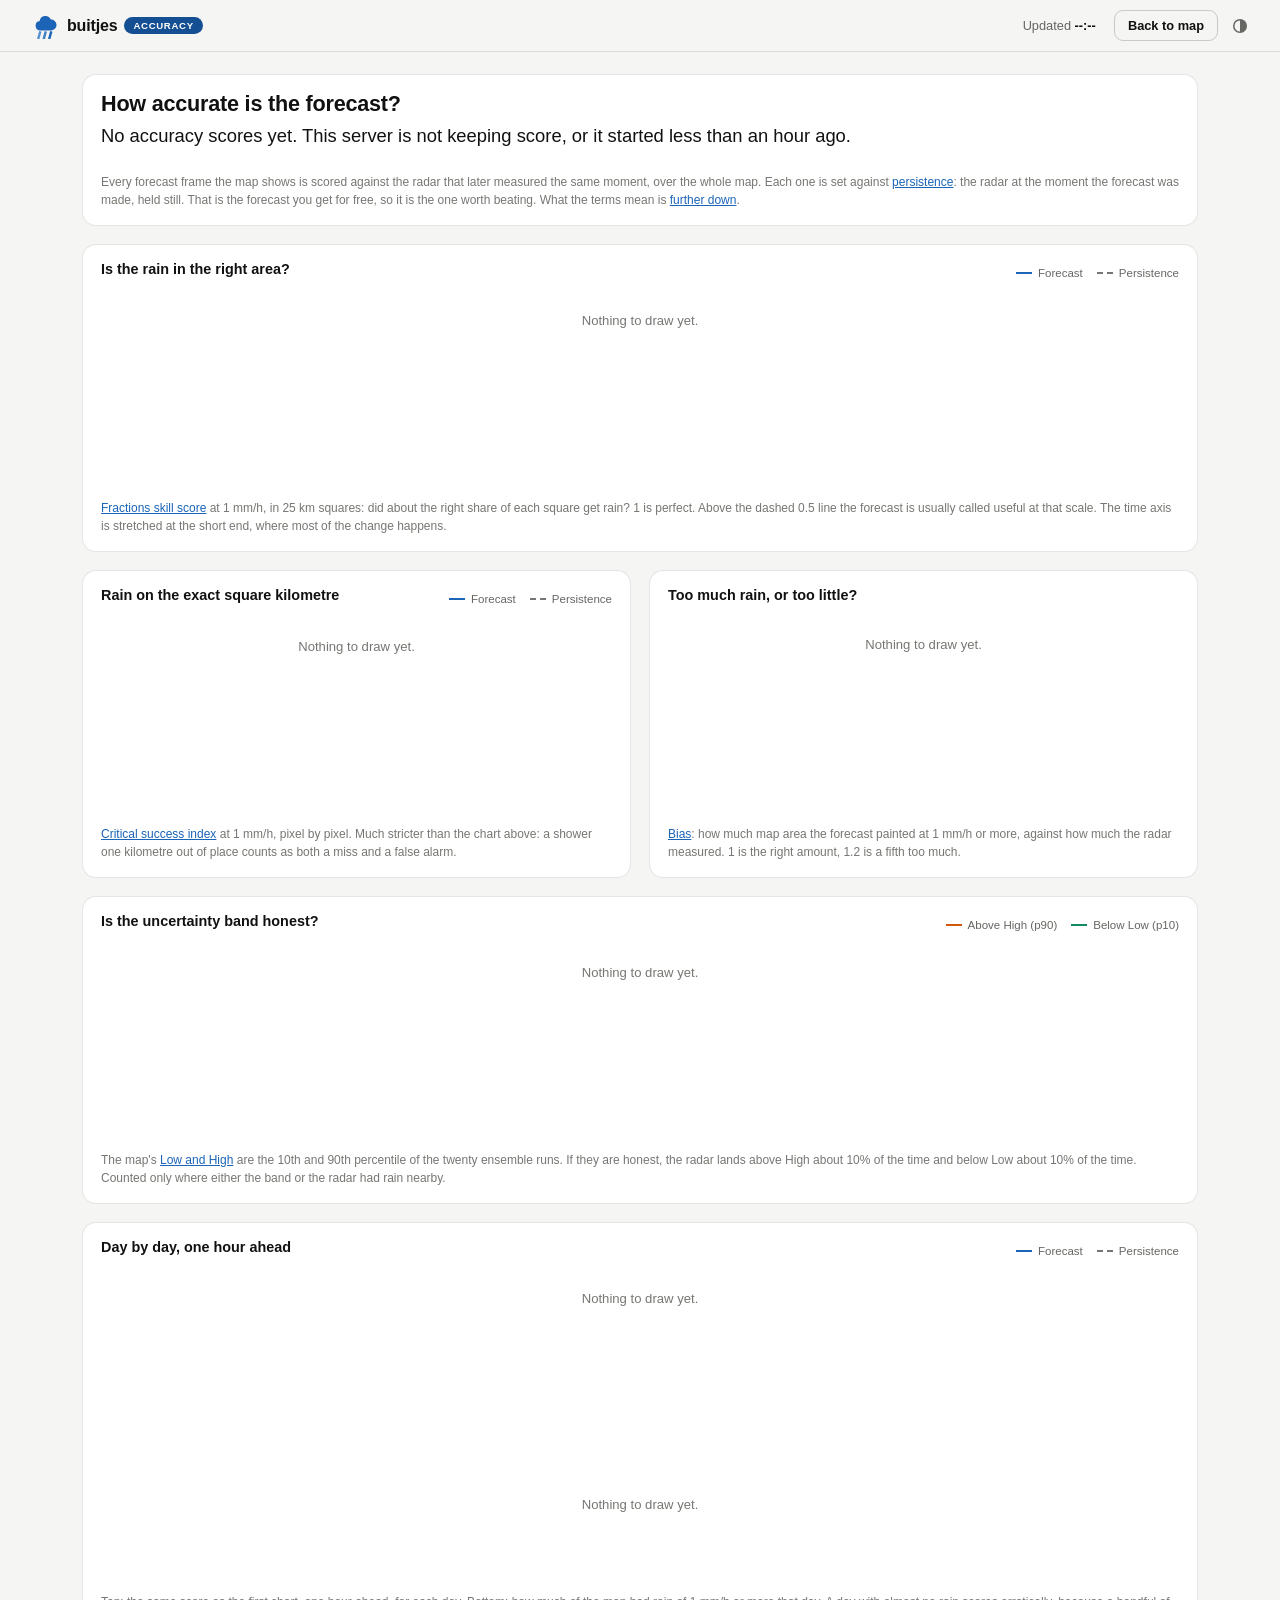
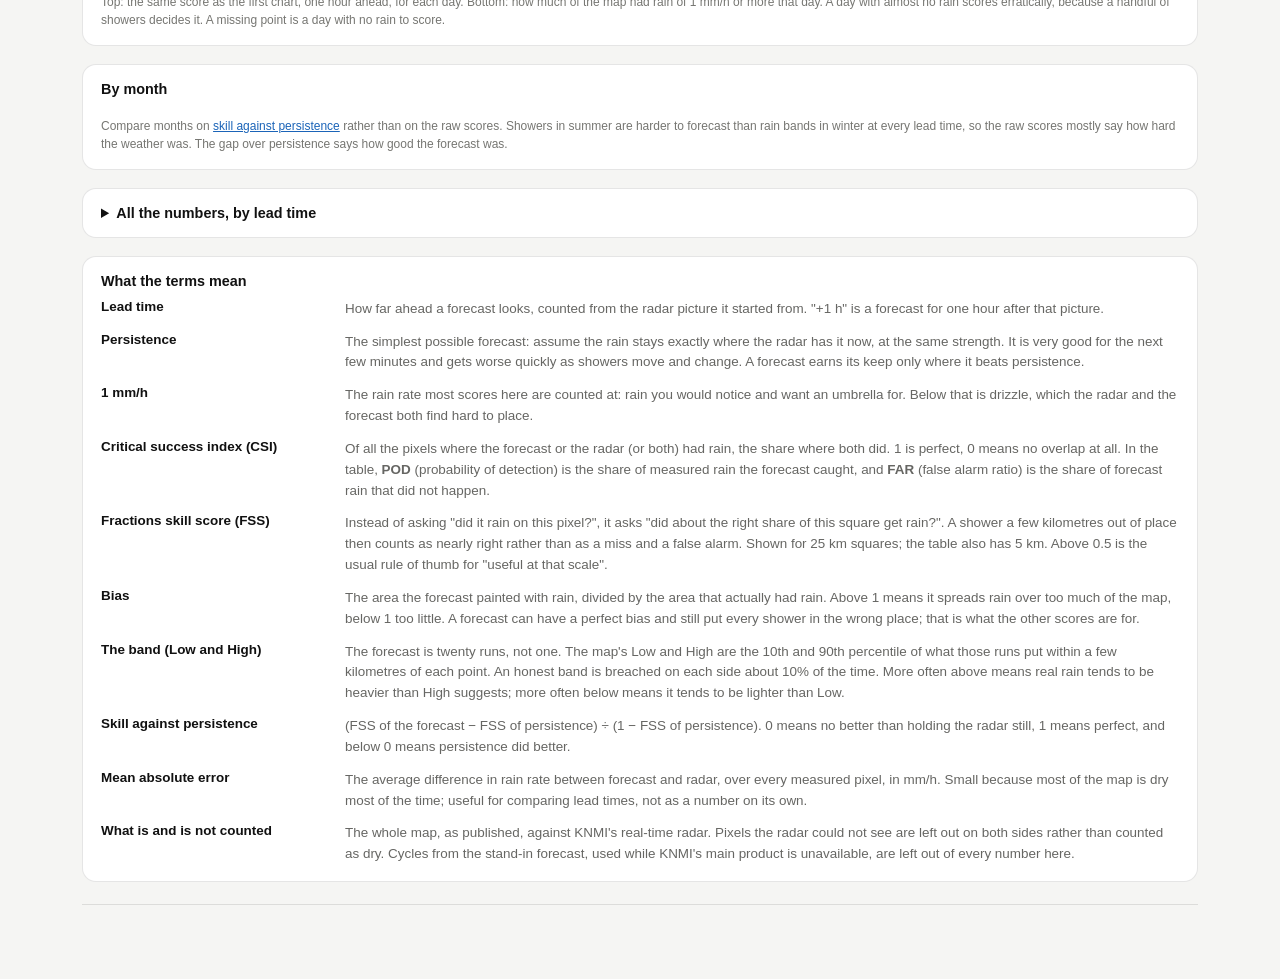
==== frontend/accuracy.html @ 7926561a "Accuracy page: the whole-map verification scores, charted and explained The ingestor rolls the verif" ====
<!DOCTYPE html>
<html lang="en">
<head>
    <meta charset="UTF-8">
    <meta name="viewport" content="width=device-width, initial-scale=1.0, viewport-fit=cover">
    <meta name="color-scheme" content="dark light">
    <title>Buitjes — How accurate is the forecast?</title>
    <meta name="description" content="How well Buitjes' rain forecast for the Netherlands has matched the radar, by how far ahead it looks: scores against KNMI's measured rain, updated every hour.">
    <meta property="og:type" content="website">
    <meta property="og:site_name" content="buitjes.mhjansen.nl">
    <meta property="og:title" content="Buitjes — How accurate is the forecast?">
    <meta property="og:description" content="Every forecast scored against the radar that later measured it, by lead time.">
    <meta property="og:url" content="https://buitjes.mhjansen.nl/accuracy.html">
    <meta property="og:image" content="https://buitjes.mhjansen.nl/og.png">
    <meta property="og:image:width" content="1200">
    <meta property="og:image:height" content="630">
    <meta property="og:image:alt" content="buitjes — rain radar">
    <meta property="og:locale" content="en_GB">
    <meta name="twitter:card" content="summary_large_image">
    <link rel="icon" type="image/svg+xml" href="favicon.svg">
    <link rel="icon" type="image/png" sizes="32x32" href="favicon-32.png">
    <link rel="apple-touch-icon" href="apple-touch-icon.png">
    <link rel="stylesheet" href="style.css">
    <script src="js/family.js"></script>
    <script defer src="/_u/script.js" data-website-id="5db1bbe6-77d1-4e22-93b8-75728d1d619f"
            data-domains="buitjes.mhjansen.nl" data-do-not-track="true" data-performance="true" data-exclude-search="true"></script>
</head>
<body class="page-forecast page-accuracy">
    <header class="forecast-head">
        <div class="brand">
            <span class="brand-home" data-site-home hidden><a href=""></a><span class="brand-sep" aria-hidden="true">/</span></span>
            <svg class="brand-mark" viewBox="0 0 28 26" aria-hidden="true">
                <path transform="translate(1 -1.5) scale(1.05)" fill="currentColor" d="M7 18a4.5 4.5 0 0 1-.6-8.96 5.5 5.5 0 0 1 10.55-1.4A4.25 4.25 0 0 1 17.5 18z"/>
                <g stroke-width="2.4" stroke-linecap="square"><line class="rain-1" x1="8" y1="19.5" x2="6.5" y2="25"/><line class="rain-2" x1="13.5" y1="19.5" x2="12" y2="25"/><line x1="19" y1="19.5" x2="17.5" y2="25" stroke="currentColor"/></g>
            </svg>
            <span class="brand-name">buitjes</span>
            <span class="brand-tag">Accuracy</span>
        </div>
        <div class="forecast-head-actions">
            <p class="ref-time"><span class="ref-time-label">Updated</span> <time id="acc-updated">--:--</time></p>
            <a class="link-button" href="index.html">Back to map</a>
            <button class="theme-toggle" hidden></button>
        </div>
    </header>

    <main class="forecast-main">
        <section class="summary-card">
            <h1 class="acc-title">How accurate is the forecast?</h1>
            <p class="summary-text" id="acc-headline">Loading…</p>
            <dl class="summary-stats" id="acc-stats"></dl>
            <p class="chart-note">Every forecast frame the map shows is scored against the radar
               that later measured the same moment, over the whole map. Each one is set against
               <a href="#term-persistence">persistence</a>: the radar at the moment the
               forecast was made, held still. That is the forecast you get for free, so it is
               the one worth beating. What the terms mean is <a href="#terms">further down</a>.</p>
        </section>

        <section class="chart-card acc-wide">
            <div class="chart-head">
                <h2>Is the rain in the right area?</h2>
                <span class="acc-legend" data-legend="forecast persistence"></span>
            </div>
            <div class="chart acc-chart" id="chart-fss" role="img"
                 aria-label="Fractions skill score at 25 km by lead time, forecast against persistence"></div>
            <p class="chart-note"><a href="#term-fss">Fractions skill score</a> at 1 mm/h, in
               25 km squares: did about the right share of each square get rain? 1 is perfect.
               Above the dashed 0.5 line the forecast is usually called useful at that scale.
               The time axis is stretched at the short end, where most of the change happens.</p>
        </section>

        <section class="chart-card">
            <div class="chart-head">
                <h2>Rain on the exact square kilometre</h2>
                <span class="acc-legend" data-legend="forecast persistence"></span>
            </div>
            <div class="chart acc-chart" id="chart-csi" role="img"
                 aria-label="Critical success index at 1 mm/h by lead time, forecast against persistence"></div>
            <p class="chart-note"><a href="#term-csi">Critical success index</a> at 1 mm/h,
               pixel by pixel. Much stricter than the chart above: a shower one kilometre out of
               place counts as both a miss and a false alarm.</p>
        </section>

        <section class="chart-card">
            <div class="chart-head">
                <h2>Too much rain, or too little?</h2>
            </div>
            <div class="chart acc-chart" id="chart-bias" role="img"
                 aria-label="Frequency bias at 1 mm/h by lead time"></div>
            <p class="chart-note"><a href="#term-bias">Bias</a>: how much map area the forecast
               painted at 1 mm/h or more, against how much the radar measured. 1 is the right
               amount, 1.2 is a fifth too much.</p>
        </section>

        <section class="chart-card acc-wide">
            <div class="chart-head">
                <h2>Is the uncertainty band honest?</h2>
                <span class="acc-legend" data-legend="above below"></span>
            </div>
            <div class="chart acc-chart" id="chart-band" role="img"
                 aria-label="How often the radar fell above the band's 90th percentile or below its 10th, by lead time"></div>
            <p class="chart-note">The map's <a href="#term-band">Low and High</a> are the 10th and
               90th percentile of the twenty ensemble runs. If they are honest, the radar lands
               above High about 10% of the time and below Low about 10% of the time. Counted only
               where either the band or the radar had rain nearby.</p>
        </section>

        <section class="chart-card acc-wide">
            <div class="chart-head">
                <h2>Day by day, one hour ahead</h2>
                <span class="acc-legend" data-legend="forecast persistence"></span>
            </div>
            <div class="chart acc-chart" id="chart-daily" role="img"
                 aria-label="Fractions skill score at 25 km one hour ahead, per day, forecast against persistence"></div>
            <div class="chart acc-chart acc-chart--short" id="chart-rain" role="img"
                 aria-label="Share of the map with rain of 1 mm/h or more, per day"></div>
            <p class="chart-note">Top: the same score as the first chart, one hour ahead, for each
               day. Bottom: how much of the map had rain of 1 mm/h or more that day. A day with
               almost no rain scores erratically, because a handful of showers decides it. A
               missing point is a day with no rain to score.</p>
        </section>

        <section class="chart-card acc-wide" id="acc-months-card" hidden>
            <div class="chart-head"><h2>By month</h2></div>
            <div class="acc-table-wrap">
                <table class="acc-table" id="acc-months"></table>
            </div>
            <p class="chart-note">Compare months on <a href="#term-skill">skill against
               persistence</a> rather than on the raw scores. Showers in summer are harder to
               forecast than rain bands in winter at every lead time, so the raw scores mostly say
               how hard the weather was. The gap over persistence says how good the forecast was.</p>
        </section>

        <section class="chart-card acc-wide">
            <details class="acc-details">
                <summary>All the numbers, by lead time</summary>
                <div class="acc-table-wrap">
                    <table class="acc-table" id="acc-leads"></table>
                </div>
            </details>
        </section>

        <section class="chart-card acc-wide acc-terms" id="terms">
            <div class="chart-head"><h2>What the terms mean</h2></div>
            <dl class="acc-glossary">
                <dt id="term-lead">Lead time</dt>
                <dd>How far ahead a forecast looks, counted from the radar picture it started
                    from. "+1 h" is a forecast for one hour after that picture.</dd>

                <dt id="term-persistence">Persistence</dt>
                <dd>The simplest possible forecast: assume the rain stays exactly where the radar
                    has it now, at the same strength. It is very good for the next few minutes and
                    gets worse quickly as showers move and change. A forecast earns its keep only
                    where it beats persistence.</dd>

                <dt id="term-threshold">1 mm/h</dt>
                <dd>The rain rate most scores here are counted at: rain you would notice and
                    want an umbrella for. Below that is drizzle, which the radar and the
                    forecast both find hard to place.</dd>

                <dt id="term-csi">Critical success index (CSI)</dt>
                <dd>Of all the pixels where the forecast or the radar (or both) had rain, the
                    share where both did. 1 is perfect, 0 means no overlap at all. In the table,
                    <strong>POD</strong> (probability of detection) is the share of measured rain
                    the forecast caught, and <strong>FAR</strong> (false alarm ratio) is the share
                    of forecast rain that did not happen.</dd>

                <dt id="term-fss">Fractions skill score (FSS)</dt>
                <dd>Instead of asking "did it rain on this pixel?", it asks "did about the right
                    share of this square get rain?". A shower a few kilometres out of place then
                    counts as nearly right rather than as a miss and a false alarm. Shown for
                    25 km squares; the table also has 5 km. Above 0.5 is the usual rule of thumb
                    for "useful at that scale".</dd>

                <dt id="term-bias">Bias</dt>
                <dd>The area the forecast painted with rain, divided by the area that actually
                    had rain. Above 1 means it spreads rain over too much of the map, below 1 too
                    little. A forecast can have a perfect bias and still put every shower in the
                    wrong place; that is what the other scores are for.</dd>

                <dt id="term-band">The band (Low and High)</dt>
                <dd>The forecast is twenty runs, not one. The map's Low and High are the 10th and
                    90th percentile of what those runs put within a few kilometres of each point.
                    An honest band is breached on each side about 10% of the time. More often
                    above means real rain tends to be heavier than High suggests; more often below
                    means it tends to be lighter than Low.</dd>

                <dt id="term-skill">Skill against persistence</dt>
                <dd>(FSS of the forecast − FSS of persistence) ÷ (1 − FSS of persistence). 0
                    means no better than holding the radar still, 1 means perfect, and below 0
                    means persistence did better.</dd>

                <dt id="term-mae">Mean absolute error</dt>
                <dd>The average difference in rain rate between forecast and radar, over every
                    measured pixel, in mm/h. Small because most of the map is dry most of the
                    time; useful for comparing lead times, not as a number on its own.</dd>

                <dt id="term-scope">What is and is not counted</dt>
                <dd>The whole map, as published, against KNMI's real-time radar. Pixels the radar
                    could not see are left out on both sides rather than counted as dry. Cycles
                    from the stand-in forecast, used while KNMI's main product is unavailable,
                    are left out of every number here.</dd>
            </dl>
        </section>

        <p class="forecast-foot" id="acc-foot"></p>
    </main>

    <script type="module" src="js/accuracy.js"></script>
</body>
</html>
---- frontend/style.css ----
:root {
    /* Neutrals and accent follow the mhjansen.nl family palette
       (https://mhjansen.nl/family.css): pure greys, no blue tint, and buitjes'
       own blue. Dark is the default here, the reverse of the family, and the
       light values are further down under "light theme". The rainfall ramp
       keeps the radar colours in both: those encode data, not brand. */
    --bg: #111111;
    --panel: rgba(20, 20, 20, 0.78);
    --panel-solid: #1A1A1A;
    --border: rgba(255, 255, 255, 0.09);
    --border-strong: rgba(255, 255, 255, 0.16);
    --text: #ECECE9;
    --muted: #9C9C98;
    --muted-dim: #6E6E6A;
    --accent: #6FB2EE;
    /* The two lighter rain streaks in the brand mark (the third is the mark's
       own blue). Each at least 3:1 against the dark chrome; the light theme
       re-points them for its light basemap below. Same values as family.css. */
    --rain-1: #3A78B8;
    --rain-2: #5596D6;
    /* filled controls: dark enough for a white icon on top (5.9:1) */
    --accent-strong: #1B64B8;
    --danger: #f0a02a;

    /* Confidence fades from left to right: solid measurement, then two
       increasingly faint zones. The zone key and the info panel reuse these. */
    --zone-observed: rgba(228, 228, 224, 0.30);
    --zone-nowcast: rgba(228, 228, 224, 0.15);
    --zone-forecast: rgba(228, 228, 224, 0.07);

    --thumb: 16px;
    --radius: 14px;
    --shadow: 0 12px 40px rgba(0, 0, 0, 0.55);

    /* What used to be written into the rules as white-on-dark literals, named
       so the light theme can turn each one over. */
    --hover: rgba(255, 255, 255, 0.08);
    --control-bg: rgba(255, 255, 255, 0.06);
    --spinner-track: rgba(255, 255, 255, 0.2);
    --glow: 0 2px 12px rgba(0, 0, 0, 0.7);
    /* MapLibre's control icons (the credits ⓘ, zoom, compass) are dark SVGs;
       on dark chrome they are inverted. */
    --ctrl-glyph: invert(1);

    /* Amber: a warning about the data (estimated, fallback, stale). */
    --warn-bg: rgba(245, 158, 11, 0.22);
    --warn-text: #fcd34d;
    --warn-line: #f59e0b;
    --banner-text: #fde9c8;

    /* Charts. The series colours stand for the quantity, so each one exists
       once per theme; the rain line keeps the ramp's 1 mm/h blue in both. */
    --grid: rgba(255, 255, 255, 0.08);
    --daybreak: rgba(255, 255, 255, 0.16);
    --crosshair: rgba(255, 255, 255, 0.45);
    --now: #F5F5F3;
    --marker-ring: #0a0c11;
    --tooltip-bg: rgba(10, 12, 17, 0.94);
    --tooltip-shadow: 0 8px 24px rgba(0, 0, 0, 0.5);
    --series-rain: #3b82f6;
    --series-temperature: #f97316;
    --series-wind: #22c55e;
    --series-solar: #eab308;
    --series-outlook: #818cf8;

    /* Map-page chrome. */
    --fill: rgba(255, 255, 255, 0.07);
    --fill-strong: rgba(255, 255, 255, 0.14);
    --hover-faint: rgba(255, 255, 255, 0.06);
    --tick: rgba(255, 255, 255, 0.22);
    --tick-hour: rgba(255, 255, 255, 0.42);
    --thumb-shadow: 0 2px 8px rgba(0, 0, 0, 0.6);
    --thumb-shadow-small: 0 1px 4px rgba(0, 0, 0, 0.6);
    --play-hover: #2A74C8;
    --badge-bg: rgba(255, 255, 255, 0.1);
    --badge-observed-bg: rgba(228, 228, 224, 0.22);
    --badge-observed: #E4E4E0;
    --badge-nowcast-bg: rgba(111, 178, 238, 0.25);
    --badge-nowcast: #CFE4F8;
    --badge-forecast-bg: rgba(156, 156, 152, 0.18);
    --badge-forecast: #D0D0CC;
    --swatch-border: rgba(255, 255, 255, 0.12);
    --zone-hatch: rgba(226, 232, 240, 0.35);
    --chip-bg: rgba(12, 16, 24, 0.86);
    --chip-shadow: 0 4px 14px rgba(0, 0, 0, 0.4);
    --backdrop: rgba(0, 0, 0, 0.6);
    --link: #7cb2ff;
    /* The panels over a light basemap: more opaque, so the map does not show
       through a dark panel as a grey smear. See body.map-light. */
    --panel-over-light-map: rgba(17, 17, 17, 0.86);
}

/* ------------------------------------------------------------ light theme */

/* The mhjansen.nl family switch: follow the system unless the reader chose,
   in which case js/family.js has set data-theme on <html>. The media query
   and the attribute cannot share a selector, so the block is written twice:
   keep the two identical.
 */
@media (prefers-color-scheme: light) {
    :root:not([data-theme="dark"]) {
        color-scheme: light;
        --bg: #F5F5F3;
        --panel: rgba(255, 255, 255, 0.86);
        --panel-solid: #FFFFFF;
        --border: rgba(0, 0, 0, 0.10);
        --border-strong: rgba(0, 0, 0, 0.18);
        --text: #111111;
        --muted: #666663;
        --muted-dim: #767672;
        --accent: #1B64B8;
        --rain-1: #5891CC;
        --rain-2: #3F80C4;
        --accent-strong: #154F93;
        --danger: #A35400;
        --zone-observed: rgba(17, 17, 17, 0.30);
        --zone-nowcast: rgba(17, 17, 17, 0.15);
        --zone-forecast: rgba(17, 17, 17, 0.07);
        --shadow: 0 12px 40px rgba(0, 0, 0, 0.14);
        --hover: rgba(0, 0, 0, 0.05);
        --control-bg: #FFFFFF;
        --spinner-track: rgba(0, 0, 0, 0.15);
        --glow: none;
        --ctrl-glyph: none;
        --warn-bg: rgba(245, 158, 11, 0.18);
        --warn-text: #8A4B00;
        --warn-line: #B87400;
        --banner-text: #6B3B00;
        --grid: rgba(0, 0, 0, 0.08);
        --daybreak: rgba(0, 0, 0, 0.16);
        --crosshair: rgba(0, 0, 0, 0.4);
        --now: #111111;
        --marker-ring: #FFFFFF;
        --tooltip-bg: rgba(255, 255, 255, 0.96);
        --tooltip-shadow: 0 8px 24px rgba(0, 0, 0, 0.14);
        /* Each at least 3:1 on the white card (the dark values are 1.9-2.8:1
           there); rain stays the ramp's blue, 3.7:1. */
        --series-temperature: #D2580A;
        --series-wind: #1E8E48;
        --series-solar: #A67C00;
        --series-outlook: #6060D8;
        --fill: rgba(0, 0, 0, 0.05);
        --fill-strong: rgba(0, 0, 0, 0.10);
        --hover-faint: rgba(0, 0, 0, 0.04);
        --tick: rgba(0, 0, 0, 0.25);
        --tick-hour: rgba(0, 0, 0, 0.45);
        --thumb-shadow: 0 1px 4px rgba(0, 0, 0, 0.3);
        --thumb-shadow-small: 0 1px 3px rgba(0, 0, 0, 0.3);
        --play-hover: #1B64B8;
        --badge-bg: rgba(0, 0, 0, 0.06);
        --badge-observed-bg: rgba(17, 17, 17, 0.10);
        --badge-observed: #111111;
        --badge-nowcast-bg: rgba(27, 100, 184, 0.14);
        --badge-nowcast: #154F93;
        --badge-forecast-bg: rgba(17, 17, 17, 0.05);
        --badge-forecast: #3A3A38;
        --swatch-border: rgba(0, 0, 0, 0.15);
        --zone-hatch: rgba(17, 17, 17, 0.30);
        --chip-bg: rgba(255, 255, 255, 0.92);
        --chip-shadow: 0 4px 14px rgba(0, 0, 0, 0.15);
        --backdrop: rgba(0, 0, 0, 0.3);
        --link: #1B64B8;
        --panel-over-light-map: rgba(255, 255, 255, 0.86);
    }
}
:root[data-theme="light"] {
    color-scheme: light;
    --bg: #F5F5F3;
    --panel: rgba(255, 255, 255, 0.86);
    --panel-solid: #FFFFFF;
    --border: rgba(0, 0, 0, 0.10);
    --border-strong: rgba(0, 0, 0, 0.18);
    --text: #111111;
    --muted: #666663;
    --muted-dim: #767672;
    --accent: #1B64B8;
    --rain-1: #5891CC;
    --rain-2: #3F80C4;
    --accent-strong: #154F93;
    --danger: #A35400;
    --zone-observed: rgba(17, 17, 17, 0.30);
    --zone-nowcast: rgba(17, 17, 17, 0.15);
    --zone-forecast: rgba(17, 17, 17, 0.07);
    --shadow: 0 12px 40px rgba(0, 0, 0, 0.14);
    --hover: rgba(0, 0, 0, 0.05);
    --control-bg: #FFFFFF;
    --spinner-track: rgba(0, 0, 0, 0.15);
    --glow: none;
    --ctrl-glyph: none;
    --warn-bg: rgba(245, 158, 11, 0.18);
    --warn-text: #8A4B00;
    --warn-line: #B87400;
    --banner-text: #6B3B00;
    --grid: rgba(0, 0, 0, 0.08);
    --daybreak: rgba(0, 0, 0, 0.16);
    --crosshair: rgba(0, 0, 0, 0.4);
    --now: #111111;
    --marker-ring: #FFFFFF;
    --tooltip-bg: rgba(255, 255, 255, 0.96);
    --tooltip-shadow: 0 8px 24px rgba(0, 0, 0, 0.14);
    --series-temperature: #D2580A;
    --series-wind: #1E8E48;
    --series-solar: #A67C00;
    --series-outlook: #6060D8;
    --fill: rgba(0, 0, 0, 0.05);
    --fill-strong: rgba(0, 0, 0, 0.10);
    --hover-faint: rgba(0, 0, 0, 0.04);
    --tick: rgba(0, 0, 0, 0.25);
    --tick-hour: rgba(0, 0, 0, 0.45);
    --thumb-shadow: 0 1px 4px rgba(0, 0, 0, 0.3);
    --thumb-shadow-small: 0 1px 3px rgba(0, 0, 0, 0.3);
    --play-hover: #1B64B8;
    --badge-bg: rgba(0, 0, 0, 0.06);
    --badge-observed-bg: rgba(17, 17, 17, 0.10);
    --badge-observed: #111111;
    --badge-nowcast-bg: rgba(27, 100, 184, 0.14);
    --badge-nowcast: #154F93;
    --badge-forecast-bg: rgba(17, 17, 17, 0.05);
    --badge-forecast: #3A3A38;
    --swatch-border: rgba(0, 0, 0, 0.15);
    --zone-hatch: rgba(17, 17, 17, 0.30);
    --chip-bg: rgba(255, 255, 255, 0.92);
    --chip-shadow: 0 4px 14px rgba(0, 0, 0, 0.15);
    --backdrop: rgba(0, 0, 0, 0.3);
    --link: #1B64B8;
    --panel-over-light-map: rgba(255, 255, 255, 0.86);
}
:root[data-theme="dark"] { color-scheme: dark; }

* { box-sizing: border-box; }

body {
    margin: 0;
    background: var(--bg);
    color: var(--text);
    font-family: "Helvetica Neue", Helvetica, Arial, sans-serif;
    font-size: 14px;
    overflow: hidden;
}

#map { position: absolute; inset: 0; }

.icon-sprite { position: absolute; width: 0; height: 0; }
.offscreen { position: absolute; left: -10000px; top: 0; }

/* ------------------------------------------------- cursor rain readout */

/* Positioned in JS from the pointer. `pointer-events: none` is load-bearing:
   a chip that sat under the cursor would take the mousemove that positions it
   and chase itself around the map. */
.hover-readout {
    /* Fixed, so the coordinates JS gets from the pointer can be used directly.
       z-index sits below the panels (10+) - a readout must never cover a
       control the reader is trying to reach. */
    position: fixed;
    z-index: 5;
    display: flex;
    align-items: center;
    gap: 7px;
    padding: 5px 9px;
    border-radius: 8px;
    background: var(--chip-bg);
    border: 1px solid var(--border);
    box-shadow: var(--chip-shadow);
    backdrop-filter: blur(6px);
    font-size: 0.82rem;
    font-variant-numeric: tabular-nums;
    line-height: 1.2;
    white-space: nowrap;
    pointer-events: none;
    transition: opacity 90ms ease-out;
}

.hover-readout[hidden] { display: none; }
.hover-swatch { width: 10px; height: 10px; border-radius: 3px; flex: none; }
.hover-swatch[hidden] { display: none; }
.hover-value { font-weight: 600; color: var(--text); }
.hover-readout--muted .hover-value { font-weight: 500; color: var(--muted); }

/* Touch has no hover: the chip would appear on tap and then stick. */
@media (hover: none) {
    .hover-readout { display: none !important; }
}

/* ------------------------------------------- map controls and credits */

/* MapLibre ships its controls styled for a light map: the attribution is a
   solid white chip whose *text colour is inherited*, which on this page means
   near-white on white. The chrome here stays dark whichever basemap is showing,
   so the chip is restyled to match the panels rather than the map. */
.maplibregl-ctrl-attrib,
.maplibregl-ctrl-attrib.maplibregl-compact {
    background: var(--panel-solid);
    border: 1px solid var(--border);
    border-radius: 10px;
    color: var(--muted);
    font-size: 0.72rem;
}

.maplibregl-ctrl-attrib a {
    color: var(--text);
    text-decoration: none;
}

.maplibregl-ctrl-attrib a:hover { text-decoration: underline; }

/* The ⓘ glyph is a dark SVG baked into a data URI, invisible on a dark chip.
   Inverting the element flips the glyph; the background is cleared first so
   only the mark is affected. */
.maplibregl-ctrl-attrib-button {
    background-color: transparent;
    filter: var(--ctrl-glyph);
}

.maplibregl-ctrl-attrib.maplibregl-compact-show .maplibregl-ctrl-attrib-button {
    background-color: rgba(0, 0, 0, 0.08);
}

/* The zoom and compass buttons get the same chip. MapLibre's own group is a
   fixed white block with #ddd dividers, which in the dark theme was the one
   bright thing on the page. Inverting the compass keeps its meaning: the north
   half (#333) becomes the light one, still the half that stands out. */
.maplibregl-ctrl-group {
    background: var(--panel-solid);
    border: 1px solid var(--border);
    border-radius: 10px;
}
.maplibregl-ctrl-group:not(:empty) { box-shadow: none; }
.maplibregl-ctrl-group button + button { border-top: 1px solid var(--border); }
.maplibregl-ctrl-group .maplibregl-ctrl-icon { filter: var(--ctrl-glyph); }
.maplibregl-ctrl-group button:not(:disabled):hover { background-color: var(--hover); }
/* The end buttons follow the chip's corners (its radius less the 1px border),
   always rather than only on focus as MapLibre does: the hover fill and the
   focus ring would otherwise draw square corners past the rounded edge. */
.maplibregl-ctrl-group button:first-child,
.maplibregl-ctrl-group button:focus:first-child { border-radius: 9px 9px 0 0; }
.maplibregl-ctrl-group button:last-child,
.maplibregl-ctrl-group button:focus:last-child { border-radius: 0 0 9px 9px; }
.maplibregl-ctrl-group button:only-child,
.maplibregl-ctrl-group button:focus:only-child { border-radius: 9px; }
.maplibregl-ctrl-group button:focus:focus-visible { box-shadow: 0 0 0 2px var(--accent); }

/* The playback panel covers the bottom corners once it grows near the full
   width of the window, hiding the zoom buttons and the credits behind it.
   app.js sets one of these two per corner, and only when that corner is
   actually covered — see updateControlClearance for why it is measured rather
   than set by breakpoint, and why wrapping is preferred to lifting. */
.maplibregl-ctrl-bottom-right,
.maplibregl-ctrl-bottom-left {
    bottom: var(--corner-lift, 0px);
    transition: bottom 120ms ease-out;
}
/* Wrapping the credits into the space beside the panel, rather than moving
   them out of its way. MapLibre lays the open chip out on one line; this lets
   it use as many as it needs. */
.maplibregl-ctrl-attrib.maplibregl-compact-show {
    /* border-box so the cap is the width the corner actually occupies. With
       content-box the ⓘ button and the padding sit outside it, and the chip
       overran the gap it was measured into by about 38px. */
    box-sizing: border-box;
    max-width: var(--attrib-max-width, none);
}
.maplibregl-ctrl-attrib-inner { white-space: normal; }

button { font: inherit; }

/* ------------------------------------------------------------ surfaces */

.panel,
.popover,
.banner {
    background: var(--panel);
    border: 1px solid var(--border);
    border-radius: var(--radius);
    box-shadow: var(--shadow);
    -webkit-backdrop-filter: blur(18px) saturate(1.5);
    backdrop-filter: blur(18px) saturate(1.5);
}

@supports not (backdrop-filter: blur(1px)) {
    .panel, .popover, .banner { background: var(--panel-solid); }
}

/* ------------------------------------------------------------ topbar */

.topbar {
    position: absolute;
    top: 16px;
    left: 16px;
    right: 16px;
    z-index: 10;
    display: flex;
    justify-content: space-between;
    align-items: center;
    gap: 12px;
    pointer-events: none;
}

/* "mhjansen.nl / [mark] buitjes": the order and weights of the nav on the
   other mhjansen.nl sites -- the way up quiet, the name bold -- but drawn on the
   map with this app's own glow and colours. */
.brand {
    pointer-events: auto;
    display: flex;
    align-items: center;
    gap: 7px;
    font-size: 1rem;
    font-weight: 700;
    letter-spacing: -0.01em;
    white-space: nowrap;
    text-shadow: var(--glow);
}
.brand-mark { width: 28px; height: 26px; color: var(--accent); flex: none; }
/* The name is the page's <h1> (index.html); drop the heading's own size and
   margins so it sets exactly like the rest of the line. */
.brand-name { margin: 0; font: inherit; letter-spacing: inherit; }
/* Classes, not style="" attributes: the CSP here is style-src 'self', which
   blocks inline styles, and the two lighter streaks silently lost their colour. */
.brand-mark .rain-1 { stroke: var(--rain-1); }
.brand-mark .rain-2 { stroke: var(--rain-2); }

/* The way back up to the site a deployment says it belongs to — empty and
   hidden until site.js finds one in the manifest. Deliberately quieter than the
   name after it: it is navigation, not a second piece of branding competing
   with the first. */
.brand-home { display: inline-flex; align-items: baseline; gap: 7px; font-weight: 400; letter-spacing: 0; }
.brand-home[hidden] { display: none; }
.brand-home a { color: var(--muted); text-decoration: none; }
.brand-home a:hover { color: var(--text); text-decoration: underline; }
.brand-sep { color: var(--muted); }

.topbar-actions {
    pointer-events: auto;
    display: flex;
    align-items: center;
    gap: 8px;
}

.ref-time {
    margin: 0 4px 0 0;
    font-size: 0.8rem;
    color: var(--muted);
    text-shadow: var(--glow);
    white-space: nowrap;
}
.ref-time time { color: var(--text); font-weight: 600; font-variant-numeric: tabular-nums; }

/* Both of these are absent until the feed stops, so a healthy page looks
   exactly as it did before there was anything to report. Adding permanent
   chrome to say "still fine" is how people learn to stop reading it. */
.ref-time-dot, .ref-time-age { display: none; }
.ref-time.is-stale .ref-time-dot,
.ref-time.is-stale .ref-time-age { display: inline-block; }
.ref-time.is-stale { color: var(--danger); }
.ref-time.is-stale time { color: var(--danger); }
.ref-time-dot {
    width: 7px;
    height: 7px;
    margin-right: 5px;
    border-radius: 50%;
    background: var(--danger);
    vertical-align: baseline;
}
.ref-time-age { margin-left: 5px; font-variant-numeric: tabular-nums; }

/* The label is hidden on narrow screens (see the media query below), which
   would otherwise leave the age reading "07:05 · 41 min old" with no clue
   what is old. Keeping the dot is the whole signal there. */
@media (max-width: 560px) {
    .ref-time-age { display: none !important; }
}

.icon-btn {
    width: 36px;
    height: 36px;
    flex: none;
    display: inline-flex;
    align-items: center;
    justify-content: center;
    border: 1px solid var(--border);
    border-radius: 50%;
    background: var(--panel);
    -webkit-backdrop-filter: blur(12px);
    backdrop-filter: blur(12px);
    color: var(--muted);
    cursor: pointer;
    transition: background 0.15s, color 0.15s, border-color 0.15s;
}
.icon-btn svg { width: 19px; height: 19px; }
.icon-btn:hover { color: var(--text); border-color: var(--border-strong); }
.icon-btn[aria-expanded="true"] { background: var(--accent-strong); color: #fff; border-color: transparent; }
.icon-btn.is-busy { opacity: 0.5; pointer-events: none; }

:where(button, input, select, a):focus-visible {
    outline: 2px solid var(--accent);
    outline-offset: 2px;
}

/* ------------------------------------------------------------ banner */

.banner {
    position: absolute;
    top: 64px;
    left: 50%;
    transform: translateX(-50%);
    z-index: 20;
    display: flex;
    align-items: center;
    gap: 10px;
    max-width: min(520px, calc(100% - 32px));
    padding: 10px 12px;
    border-color: rgba(240, 160, 42, 0.35);
    color: var(--banner-text);
    font-size: 0.85rem;
}
/* Must beat the display:flex above, which otherwise defeats the hidden attribute. */
.banner[hidden] { display: none; }
.banner-icon { width: 18px; height: 18px; flex: none; color: var(--danger); }

/* Waiting for the ingestor's first cycle is a normal startup state, not a
   failure: neutral colours and a spinner rather than an amber warning. */
.banner--info { border-color: var(--border); color: var(--text); }
.banner--info .banner-icon { display: none; }
.banner-spinner { display: none; }
.banner--info .banner-spinner {
    display: block;
    width: 15px;
    height: 15px;
    flex: none;
    border: 2px solid var(--spinner-track);
    border-top-color: var(--accent);
    border-radius: 50%;
    animation: banner-spin 0.8s linear infinite;
}
@keyframes banner-spin { to { transform: rotate(360deg); } }

/* Stale data is a third thing again: the page is working and the map is drawn,
   the numbers are just old. So it keeps the amber icon — something is wrong
   upstream — but drops the amber panel, which reads as "this failed". */
.banner--stale { border-color: rgba(240, 160, 42, 0.25); color: var(--text); }
.banner--stale .banner-spinner { display: none; }
.banner-retry {
    flex: none;
    padding: 5px 10px;
    border: 1px solid var(--border-strong);
    border-radius: 8px;
    background: transparent;
    color: inherit;
    font-size: 0.8rem;
    font-weight: 600;
    cursor: pointer;
}
.banner-retry:hover { background: var(--hover); }

/* ------------------------------------------------------------ panel */

.panel {
    position: absolute;
    bottom: 16px;
    left: 50%;
    transform: translateX(-50%);
    z-index: 10;
    width: min(960px, calc(100% - 32px));
    padding: 14px 16px;
}

.panel-primary {
    display: flex;
    align-items: center;
    gap: 14px;
}

.playback { display: flex; align-items: center; gap: 6px; flex: none; }

.btn-step,
.btn-play {
    display: inline-flex;
    align-items: center;
    justify-content: center;
    border: none;
    border-radius: 50%;
    cursor: pointer;
    transition: background 0.15s, transform 0.1s;
}
.btn-step {
    width: 30px; height: 30px;
    background: var(--fill);
    color: var(--muted);
}
.btn-step svg { width: 16px; height: 16px; fill: currentColor; }
.btn-step:hover { background: var(--fill-strong); color: var(--text); }
.btn-play {
    width: 42px; height: 42px;
    background: var(--accent-strong);
    color: #fff;
}
.btn-play svg { width: 20px; height: 20px; fill: currentColor; }
.btn-play:hover { background: var(--play-hover); }
.btn-play:active { transform: scale(0.95); }

/* ------------------------------------------------------------ timeline */

.timeline {
    position: relative;
    flex: 1 1 auto;
    min-width: 0;
    height: 44px;
}

.tl-track {
    position: absolute;
    left: calc(var(--thumb) / 2);
    right: calc(var(--thumb) / 2);
    top: 50%;
    height: 20px;
    transform: translateY(-50%);
}

.tl-zones {
    position: absolute;
    inset: 0;
    display: flex;
    border-radius: 6px;
    overflow: hidden;
}
.tl-zone { min-width: 0; }
.tl-zone--observed { background: var(--zone-observed); }
.tl-zone--nowcast { background: var(--zone-nowcast); }
/* Hatching marks the model-driven stretch as the least certain part. */
.tl-zone--forecast {
    background: repeating-linear-gradient(
        -45deg,
        var(--zone-forecast),
        var(--zone-forecast) 4px,
        transparent 4px,
        transparent 8px
    );
}

.tl-ticks { position: absolute; inset: 0; pointer-events: none; }
.tl-tick {
    position: absolute;
    bottom: 3px;
    width: 1px;
    height: 5px;
    transform: translateX(-50%);
    background: var(--tick);
}
.tl-tick--hour { height: 9px; background: var(--tick-hour); }

.tl-now {
    position: absolute;
    top: -4px;
    bottom: -4px;
    width: 2px;
    transform: translateX(-50%);
    background: var(--now);
    border-radius: 1px;
    pointer-events: none;
}
.tl-now span {
    position: absolute;
    bottom: calc(100% + 3px);
    left: 50%;
    transform: translateX(-50%);
    font-size: 0.6rem;
    font-weight: 700;
    letter-spacing: 0.08em;
    text-transform: uppercase;
    color: var(--text);
}

.tl-loading {
    position: absolute;
    left: 0;
    bottom: -6px;
    height: 2px;
    width: var(--progress, 0%);
    background: var(--accent);
    border-radius: 1px;
    transition: width 0.2s linear;
}

#timeline-slider {
    position: absolute;
    inset: 0;
    width: 100%;
    height: 100%;
    margin: 0;
}

/* ------------------------------------------------------------ sliders */

input[type=range] {
    -webkit-appearance: none;
    appearance: none;
    background: transparent;
    --progress: 100%;
}
input[type=range]:focus { outline: none; }
input[type=range]:focus-visible::-webkit-slider-thumb { box-shadow: 0 0 0 3px rgba(111, 178, 238, 0.6); }
input[type=range]:focus-visible::-moz-range-thumb { box-shadow: 0 0 0 3px rgba(111, 178, 238, 0.6); }

#timeline-slider::-webkit-slider-runnable-track { height: 44px; background: transparent; cursor: pointer; }
#timeline-slider::-webkit-slider-thumb {
    -webkit-appearance: none;
    width: var(--thumb);
    height: var(--thumb);
    margin-top: calc((44px - var(--thumb)) / 2);
    border-radius: 50%;
    background: #fff;
    border: 2px solid var(--accent-strong);
    box-shadow: var(--thumb-shadow);
    cursor: grab;
}
#timeline-slider::-moz-range-track { height: 44px; background: transparent; cursor: pointer; }
#timeline-slider::-moz-range-thumb {
    width: var(--thumb);
    height: var(--thumb);
    border-radius: 50%;
    background: #fff;
    border: 2px solid var(--accent-strong);
    box-shadow: var(--thumb-shadow);
    cursor: grab;
}

.field input[type=range] { width: 100%; height: 18px; }
.field input[type=range]::-webkit-slider-runnable-track {
    height: 4px;
    border-radius: 2px;
    background: linear-gradient(to right, var(--accent) var(--progress), var(--fill-strong) var(--progress));
}
.field input[type=range]::-webkit-slider-thumb {
    -webkit-appearance: none;
    width: 13px; height: 13px;
    margin-top: -4.5px;
    border: none;
    border-radius: 50%;
    background: #fff;
    box-shadow: var(--thumb-shadow-small);
    cursor: pointer;
}
.field input[type=range]::-moz-range-track {
    height: 4px; border-radius: 2px; background: var(--fill-strong);
}
.field input[type=range]::-moz-range-progress { height: 4px; border-radius: 2px; background: var(--accent); }
.field input[type=range]::-moz-range-thumb {
    width: 13px; height: 13px; border: none; border-radius: 50%; background: #fff; cursor: pointer;
}

/* ------------------------------------------------------------ readout */

/*
 * Fixed width, not min-width. The readout sits in the same flex row as the
 * timeline, so if it resized with its own text ("+1h" -> "+1h 15m", "NOWCAST"
 * -> "FORECAST") the timeline would shrink underneath a drag in progress, move
 * the thumb out from under the pointer, land on a different frame, and change
 * the text again - oscillating across the boundary. Sized for the longest
 * label the timeline can produce.
 */
.readout {
    flex: none;
    width: 9rem;
    display: flex;
    flex-direction: column;
    align-items: flex-end;
    gap: 2px;
    overflow: hidden;
}
.readout-time {
    font-size: 1.3rem;
    font-weight: 700;
    line-height: 1;
    font-variant-numeric: tabular-nums;
    letter-spacing: -0.02em;
}
.readout-meta { display: flex; align-items: center; justify-content: flex-end; gap: 6px; }
.readout-step {
    font-size: 0.75rem;
    font-weight: 600;
    color: var(--muted);
    font-variant-numeric: tabular-nums;
    white-space: nowrap;
}
.kind-badge {
    /* Fixed so only the step text moves as frames change, not the badge too.
       Wide enough for "Estimated", the longest of the labels. */
    min-width: 4.9rem;
    text-align: center;
    padding: 2px 7px;
    border-radius: 20px;
    font-size: 0.6rem;
    font-weight: 700;
    letter-spacing: 0.06em;
    text-transform: uppercase;
    background: var(--badge-bg);
    color: var(--muted);
}
.kind-badge--observed { background: var(--badge-observed-bg); color: var(--badge-observed); }
.kind-badge--nowcast { background: var(--badge-nowcast-bg); color: var(--badge-nowcast); }
.kind-badge--forecast { background: var(--badge-forecast-bg); color: var(--badge-forecast); }
/* Amber rather than another zone colour: this is not a fourth kind of frame but
   a warning about one, and it should not read as a peer of the other three. */
.kind-badge--estimated { background: var(--warn-bg); color: var(--warn-text); }

/* Same amber as the estimated badge, and for the same reason: it is a warning
   about the data rather than a label for a kind of it. Deliberately a badge and
   not the stale dot — the feed is not stale, it is standing in, and a reader
   who has learnt that the amber dot means "old numbers" must not read this as
   that. It carries the product string as a title so the detail is one hover
   away without spending a line of the topbar on it. */
.src-badge {
    display: inline-block;
    padding: 2px 7px;
    border-radius: 999px;
    font-size: 0.6rem;
    font-weight: 700;
    letter-spacing: 0.06em;
    text-transform: uppercase;
    background: var(--warn-bg);
    color: var(--warn-text);
    white-space: nowrap;
    cursor: help;
}
/* Load-bearing, and the reason every other component here carries the same
   line: the `hidden` attribute is styled by the UA stylesheet, so an author
   rule setting `display` on the class beats it and the element never hides.
   Without this the badge stayed up after KNMI came back, wearing a help cursor
   over the empty title it correctly has when there is nothing to warn about. */
.src-badge[hidden] { display: none; }

.panel-buttons { flex: none; display: flex; align-items: center; gap: 6px; }
.btn-collapse svg { transition: transform 0.2s; }
.panel.is-collapsed .btn-collapse svg { transform: rotate(180deg); }

/* ------------------------------------------------------------ secondary row */

.panel-secondary {
    display: flex;
    align-items: flex-end;
    gap: 24px;
    margin-top: 12px;
    padding-top: 12px;
    border-top: 1px solid var(--border);
}
.panel.is-collapsed .panel-secondary { display: none; }

.zone-key {
    flex: none;
    display: flex;
    flex-direction: column;
    gap: 4px;
}
.zone-key-item {
    display: flex;
    align-items: center;
    gap: 6px;
    font-size: 0.72rem;
    font-weight: 600;
    color: var(--text);
    white-space: nowrap;
}
.zone-key-item small { color: var(--muted-dim); font-weight: 500; font-variant-numeric: tabular-nums; }
.zone-swatch {
    width: 14px; height: 9px; flex: none; border-radius: 2px;
    border: 1px solid var(--swatch-border);
}
.zone-swatch--observed { background: var(--zone-observed); }
.zone-swatch--nowcast { background: var(--zone-nowcast); }
.zone-swatch--forecast {
    background: repeating-linear-gradient(-45deg, var(--zone-hatch), var(--zone-hatch) 3px, transparent 3px, transparent 6px);
}

.scale { flex: 1 1 auto; min-width: 0; }
.scale-head { display: flex; justify-content: space-between; align-items: baseline; margin-bottom: 5px; }
.scale-title, .scale-unit {
    font-size: 0.63rem;
    font-weight: 700;
    letter-spacing: 0.07em;
    text-transform: uppercase;
    color: var(--muted);
}
.scale-unit { color: var(--muted-dim); }

/* Sits between the scale's title and its unit, directly over the bar it
   changes the meaning of. Not in the settings popover: it alters what is drawn,
   not how it plays, and a control that repaints the map should be visible while
   you use it. */
.pct-switch { display: flex; gap: 2px; align-items: center; }
.pct-option {
    padding: 2px 8px;
    border: 0;
    border-radius: 20px;
    background: transparent;
    color: var(--muted-dim);
    font: inherit;
    font-size: 0.6rem;
    font-weight: 700;
    letter-spacing: 0.06em;
    text-transform: uppercase;
    cursor: pointer;
}
.pct-option:hover { color: var(--muted); background: var(--hover-faint); }
.pct-option.is-active { background: var(--badge-nowcast-bg); color: var(--badge-nowcast); }
/* The two ends of the ensemble get the same amber the estimated badge uses:
   what is drawn is no longer the expected field. */
.pct-option.is-active[data-band="p10"],
.pct-option.is-active[data-band="p90"] {
    background: var(--warn-bg);
    color: var(--warn-text);
}
.hover-band { color: var(--muted-dim); font-variant-numeric: tabular-nums; }
.scale-bar {
    display: block;
    width: 100%;
    height: 10px;
    border-radius: 5px;
}
.scale-labels {
    position: relative;
    height: 14px;
    margin-top: 3px;
}
.scale-label {
    position: absolute;
    transform: translateX(-50%);
    font-size: 0.63rem;
    color: var(--muted);
    font-variant-numeric: tabular-nums;
}

/* ------------------------------------------------------------ popovers */

.popover {
    position: absolute;
    z-index: 30;
    padding: 14px;
    width: 280px;
}
.popover[hidden] { display: none; }

.popover--settings { right: 8px; bottom: calc(100% + 10px); }
.popover--info { right: 0; top: calc(100% + 10px); width: 320px; pointer-events: auto; }

.popover h2 {
    margin: 0 0 8px;
    font-size: 0.9rem;
    font-weight: 700;
}
.popover p { margin: 0 0 10px; font-size: 0.8rem; line-height: 1.5; color: var(--muted); }

.field { display: block; margin-bottom: 14px; }
.field:last-child { margin-bottom: 0; }
.field-label {
    display: flex;
    justify-content: space-between;
    align-items: baseline;
    margin-bottom: 6px;
    font-size: 0.72rem;
    font-weight: 700;
    letter-spacing: 0.05em;
    text-transform: uppercase;
    color: var(--muted);
}
.field-label output { color: var(--text); font-variant-numeric: tabular-nums; }
.field select {
    width: 100%;
    padding: 7px 10px;
    border: 1px solid var(--border);
    border-radius: 8px;
    background: var(--control-bg);
    color: var(--text);
    font-size: 0.8rem;
    cursor: pointer;
}

.info-list { margin: 0 0 10px; font-size: 0.8rem; }
.info-list dt {
    display: flex;
    align-items: center;
    gap: 7px;
    font-weight: 700;
    margin-top: 8px;
}
.info-list dd { margin: 2px 0 0 21px; color: var(--muted); line-height: 1.45; }

kbd {
    padding: 1px 5px;
    border: 1px solid var(--border-strong);
    border-radius: 4px;
    background: var(--fill);
    font-family: inherit;
    font-size: 0.9em;
    color: var(--text);
    white-space: nowrap;
}

/* ------------------------------------------------------------ about modal */

.modal-backdrop {
    position: fixed;
    inset: 0;
    z-index: 40;
    background: var(--backdrop);
    -webkit-backdrop-filter: blur(3px);
    backdrop-filter: blur(3px);
}
.modal-backdrop[hidden] { display: none; }

.modal {
    position: fixed;
    z-index: 41;
    top: 50%;
    left: 50%;
    transform: translate(-50%, -50%);
    width: min(660px, calc(100vw - 32px));
    max-height: min(82vh, 780px);
    display: flex;
    flex-direction: column;
    background: var(--panel-solid);
    border: 1px solid var(--border);
    border-radius: var(--radius);
    box-shadow: var(--shadow);
}
.modal[hidden] { display: none; }

.modal-head {
    display: flex;
    align-items: center;
    justify-content: space-between;
    gap: 12px;
    padding: 16px 18px 12px;
    border-bottom: 1px solid var(--border);
}
.modal-head h2 { margin: 0; font-size: 1.05rem; font-weight: 700; }

.modal-body {
    overflow-y: auto;
    padding: 16px 18px 20px;
    font-size: 0.85rem;
    line-height: 1.55;
}
.modal-body > p { margin: 0 0 4px; color: var(--muted); }

.about-section { margin-top: 22px; }
.about-section h3 {
    margin: 0 0 8px;
    font-size: 0.68rem;
    font-weight: 700;
    letter-spacing: 0.09em;
    text-transform: uppercase;
    color: var(--muted-dim);
}
.about-note { margin: 8px 0 0; color: var(--muted); font-size: 0.82rem; line-height: 1.5; }

.about-list { list-style: none; margin: 0; padding: 0; }
.about-list li { margin-bottom: 14px; }
.about-list li:last-child { margin-bottom: 0; }
.about-list li > a { font-weight: 600; }
.about-list li p {
    margin: 3px 0 0;
    color: var(--muted);
    font-size: 0.8rem;
    line-height: 1.5;
}
/* The stand-in note sits inside the ensemble entry, so it needs to read as an
   aside on that dataset rather than as a second half of its description. */
.about-list li p.about-standby {
    margin-top: 7px;
    padding-left: 9px;
    border-left: 2px solid var(--border-strong);
}

.about-list--plain li {
    color: var(--muted);
    font-size: 0.82rem;
    padding-left: 14px;
    position: relative;
}
.about-list--plain li::before {
    content: "";
    position: absolute;
    left: 0;
    top: 0.6em;
    width: 5px;
    height: 5px;
    border-radius: 50%;
    background: var(--accent);
}
.about-list--plain strong { color: var(--text); font-weight: 600; }

/* Marks what a source contributes, so the list scans without reading it. */
.about-kind {
    margin-left: 7px;
    padding: 1px 7px;
    border-radius: 20px;
    background: var(--hover);
    font-size: 0.62rem;
    font-weight: 700;
    letter-spacing: 0.05em;
    text-transform: uppercase;
    color: var(--muted);
    vertical-align: 1px;
}

.about-foot {
    display: flex;
    flex-wrap: wrap;
    justify-content: space-between;
    gap: 4px 14px;
    margin: 22px 0 0;
    padding-top: 12px;
    border-top: 1px solid var(--border);
    color: var(--muted-dim);
    font-size: 0.75rem;
}

.about-home { white-space: nowrap; }

.modal a { color: var(--link); text-decoration: none; }
.modal a:hover { text-decoration: underline; }

/* ------------------------------------------------------------ map popup */

.radar-popup .maplibregl-popup-content {
    padding: 0;
    border-radius: 12px;
    background: var(--panel-solid);
    border: 1px solid var(--border);
    box-shadow: var(--shadow);
    color: var(--text);
}
.radar-popup .maplibregl-popup-tip {
    border-top-color: var(--panel-solid);
    border-bottom-color: var(--panel-solid);
}
.radar-popup .maplibregl-popup-close-button {
    right: 4px; top: 2px;
    color: var(--muted);
    font-size: 17px;
    background: transparent;
}
.radar-popup .maplibregl-popup-close-button:hover { color: var(--text); background: transparent; }

.popup-body { padding: 11px 13px; width: 244px; }
/* The close button is absolutely positioned in this corner — right: 4px and
   about 22px wide — so it is not in the flow and the time ran underneath it.
   Only this row shares its line, so the clearance belongs here rather than on
   .popup-body, which would indent the sparkline and the summary too. */
.popup-rate {
    display: flex;
    align-items: center;
    gap: 7px;
    margin-bottom: 8px;
    padding-right: 26px;
}
.popup-swatch { width: 11px; height: 11px; border-radius: 3px; flex: none; }
.popup-rate strong { font-size: 1rem; font-variant-numeric: tabular-nums; }
.popup-at { font-size: 0.72rem; color: var(--muted); margin-left: auto; font-variant-numeric: tabular-nums; }
.popup-spark { display: block; width: 100%; height: 44px; }
.popup-summary { margin: 8px 0 0; font-size: 0.75rem; line-height: 1.4; color: var(--muted); }
.popup-empty { margin: 0; font-size: 0.8rem; color: var(--muted); }

/* ------------------------------------------------------------ text on the map */

/* The top bar's brand, clock and fallback badge are the one piece of chrome
   with nothing behind them: they sit directly on the map, so they are
   coloured for the basemap, not for the page theme. A light page over the dark
   basemap still wants near-white text with a dark glow, and a dark page over
   OpenStreetMap still wants dark text with a white halo.
 *
 * Done by redefining the theme's own tokens on just these elements, so every
 * rule above that says var(--text), var(--muted) or var(--glow) keeps working
 * unchanged. The icon buttons beside them have backgrounds of their own and
 * follow the page theme like the rest of the chrome. */
.topbar .brand,
.topbar .ref-time,
.topbar .src-badge {
    --text: #ECECE9;
    --muted: #9C9C98;
    --accent: #6FB2EE;
    --rain-1: #3A78B8;
    --rain-2: #5596D6;
    --danger: #f0a02a;
    --warn-bg: rgba(245, 158, 11, 0.22);
    --warn-text: #fcd34d;
    --glow: 0 2px 12px rgba(0, 0, 0, 0.7);
}
.topbar .brand { color: var(--text); }

/* Over a light basemap: dark text with a white halo. The halo matters as much
   as the colour: a light basemap is not uniformly light, and dark text alone
   would disappear over a motorway casing or a forest. Light-on-dark measured
   about 1.4:1 over OpenStreetMap's water, which is not a matter of taste.
 *
 * Muted means darker here, not paler: the halo would swallow a pale grey. And
 * the stale amber goes darker rather than brighter to gain the same separation.
 * #92400e was the first attempt and measured 4.45:1 against OSM's water --
 * close enough to look fine and still under the 4.5:1 line, which is exactly
 * the kind of miss that only shows up if you measure it. */
body.map-light .topbar .brand,
body.map-light .topbar .ref-time,
body.map-light .topbar .src-badge {
    --text: #111111;
    --muted: #3A3A38;
    --accent: #1B64B8;
    --rain-1: #5891CC;
    --rain-2: #3F80C4;
    --danger: #7c2d12;
    --warn-bg: rgba(245, 158, 11, 0.30);
    --warn-text: #7c2d12;
    --glow: 0 1px 10px rgba(255, 255, 255, 0.95), 0 0 3px rgba(255, 255, 255, 0.9);
}

/* A panel over a light basemap: more opaque, whichever theme it is in. */
body.map-light { --panel: var(--panel-over-light-map); }

/* ------------------------------------------------------------ responsive */

@media (max-width: 760px) {
    .panel {
        bottom: 0;
        width: 100%;
        border-radius: var(--radius) var(--radius) 0 0;
        border-bottom: none;
        padding: 12px 14px calc(12px + env(safe-area-inset-bottom));
    }
    .panel-primary { flex-wrap: wrap; gap: 10px; }
    /* The timeline gets its own row here, so the readout cannot squeeze it. */
    .readout { order: -2; flex: 1 1 auto; width: auto; align-items: flex-start; }
    .panel-buttons { order: -1; }
    .timeline { order: 0; flex: 1 1 100%; }
    .playback { order: 1; margin: 0 auto; }
    .panel-secondary { flex-direction: column; align-items: stretch; gap: 12px; }
    .zone-key { flex-direction: row; flex-wrap: wrap; gap: 4px 14px; }
    .tl-now span { display: none; }
    .ref-time-label { display: none; }
    .topbar { top: 12px; left: 12px; right: 12px; }
    .popover--info { width: min(320px, calc(100vw - 24px)); }
}

@media (prefers-reduced-motion: reduce) {
    * { transition: none !important; }
    .banner--info .banner-spinner { animation: none; }
}

/* ------------------------------------------------------------ charts */

.chart { position: relative; width: 100%; }
/* Only the forecast page's cards stretch their chart. The map's docked trend
   panel reuses .chart with an explicit height: 120, and a min-height here would
   have padded each of those out to 190 and left a gap under every one. */
.chart-card > .chart { flex: 1; min-height: 190px; }
.chart svg { display: block; overflow: visible; }
.chart-grid { stroke: var(--grid); stroke-width: 1; }
.chart-now { stroke: var(--now); stroke-width: 1.5; stroke-dasharray: 3 3; opacity: 0.7; }
/* Same amber as the map's badge, and deliberately fainter than "now": it is a
   footnote on one point, not a landmark on the axis. */
.chart-estimated { stroke: var(--warn-line); stroke-width: 1; stroke-dasharray: 2 4; opacity: 0.55; }
.chart-axis {
    fill: var(--muted-dim);
    font-size: 10px;
    text-anchor: end;
    font-variant-numeric: tabular-nums;
}
.chart-axis--time { text-anchor: middle; }

/* A series' colour comes from the theme (--series-*), picked by the name
   chart.js writes on the svg. It also writes the colour as fill/stroke
   attributes, which is only the fallback for a chart without a name: CSS
   outranks presentation attributes. */
svg[data-series="rain"] { --series: var(--series-rain); }
svg[data-series="temperature"] { --series: var(--series-temperature); }
svg[data-series="wind"] { --series: var(--series-wind); }
svg[data-series="solar"] { --series: var(--series-solar); }
svg[data-series="outlook"] { --series: var(--series-outlook); }
svg[data-series] .chart-band { fill: var(--series); }
svg[data-series] .chart-line { stroke: var(--series); }
svg[data-series] .chart-marker { fill: var(--series); }
.chart-marker { stroke: var(--marker-ring); }
.chart-unit {
    position: absolute;
    top: 0;
    right: 0;
    font-size: 0.62rem;
    font-weight: 700;
    letter-spacing: 0.05em;
    color: var(--muted-dim);
}
.chart-empty { margin: 24px 0; color: var(--muted-dim); font-size: 0.82rem; text-align: center; }

/* ------------------------------------------------------- forecast page */

body.page-forecast {
    overflow: auto;
    background: var(--bg);
    min-height: 100vh;
}

.forecast-head {
    display: flex;
    flex-wrap: wrap;
    align-items: center;
    justify-content: space-between;
    gap: 14px;
    /* 10px, not 18: with the 31px controls row that lands at ~52px, the height
       of the topnav on uitjes and stonks, so moving between sites the bar
       doesn't jump. */
    padding: 10px clamp(14px, 4vw, 32px);
    border-bottom: 1px solid var(--border);
}
.forecast-head .brand { text-shadow: none; }
.brand-tag {
    padding: 3px 9px;
    border-radius: 20px;
    background: var(--accent-strong);
    color: #fff;
    font-size: 0.6rem;
    font-weight: 700;
    letter-spacing: 0.07em;
    text-transform: uppercase;
}
.forecast-head-actions { display: flex; align-items: center; gap: 14px; flex-wrap: wrap; }

/* The light/dark switch every mhjansen.nl site has, last in the bar. Here
   the family's bare icon (https://mhjansen.nl/family.css, copied rather than
   linked because style-src here is 'self'); on the map page one more round
   .icon-btn. js/family.js draws the icon and unhides it. */
.forecast-head .theme-toggle {
    font: inherit;
    color: var(--muted);
    background: none;
    border: 0;
    padding: .35rem;
    margin: -.35rem;
    line-height: 0;
    cursor: pointer;
}
.forecast-head .theme-toggle:hover { color: var(--text); }
.forecast-head .theme-toggle svg { width: 16px; height: 16px; }
.icon-btn.theme-toggle svg { width: 17px; height: 17px; }
/* .icon-btn's display would otherwise beat the hidden attribute. */
.theme-toggle[hidden] { display: none; }
.theme-toggle svg { transition: transform .2s; }
.theme-toggle[data-showing="dark"] svg { transform: rotate(180deg); }

.field-inline { display: flex; align-items: center; gap: 8px; }
.field-inline > span {
    font-size: 0.62rem;
    font-weight: 700;
    letter-spacing: 0.07em;
    text-transform: uppercase;
    color: var(--muted-dim);
}
.field-inline select {
    padding: 6px 10px;
    border: 1px solid var(--border);
    border-radius: 8px;
    background: var(--control-bg);
    color: var(--text);
    font-size: 0.82rem;
    cursor: pointer;
}
.field-inline select[hidden] { display: none; }

.link-button {
    padding: 7px 13px;
    border: 1px solid var(--border-strong);
    border-radius: 9px;
    color: var(--text);
    font-size: 0.8rem;
    font-weight: 600;
    text-decoration: none;
}
.link-button:hover { background: var(--hover); }

.forecast-main {
    max-width: 1180px;
    margin: 0 auto;
    padding: 22px clamp(14px, 4vw, 32px) 60px;
    display: grid;
    grid-template-columns: repeat(auto-fit, minmax(430px, 1fr));
    gap: 18px;
}

.summary-card,
/* A column so the chart can take whatever height the card was given. The cards
   are grid items and stretch to the tallest in their row — which since the
   radar card arrived is 396px, and a fixed-height chart beside it sat in a pool
   of empty panel. */
.chart-card {
    display: flex;
    flex-direction: column;
    background: var(--panel-solid);
    border: 1px solid var(--border);
    border-radius: var(--radius);
    padding: 16px 18px;
}
/* The headline reads as a sentence, so it gets the full width. */
.summary-card { grid-column: 1 / -1; }
.summary-text { margin: 0 0 14px; font-size: 1.15rem; font-weight: 600; line-height: 1.4; }

/* A grid of equal columns, one per stat. auto-fit rather than a fixed count so
   the same rule gives five across on a desktop and two on a phone, with each
   label still sitting directly above its own number. */
.summary-stats {
    display: grid;
    grid-template-columns: repeat(auto-fit, minmax(112px, 1fr));
    gap: 14px 24px;
    margin: 0;
}
.summary-stat { min-width: 0; }
.summary-stats dt {
    font-size: 0.62rem;
    font-weight: 700;
    letter-spacing: 0.07em;
    text-transform: uppercase;
    color: var(--muted-dim);
}
.summary-stats dd {
    margin: 2px 0 0;
    font-size: 1.05rem;
    font-weight: 700;
    font-variant-numeric: tabular-nums;
}


.chart-head {
    display: flex;
    align-items: baseline;
    justify-content: space-between;
    gap: 10px;
    margin-bottom: 10px;
}
.chart-head h2 { margin: 0; font-size: 0.9rem; font-weight: 700; }
.chart-meta { font-size: 0.75rem; color: var(--muted); font-variant-numeric: tabular-nums; }
.chart-note { margin: 10px 0 0; font-size: 0.75rem; line-height: 1.5; color: var(--muted-dim); }

.forecast-foot {
    grid-column: 1 / -1;
    margin: 4px 0 0;
    padding-top: 14px;
    border-top: 1px solid var(--border);
    font-size: 0.72rem;
    color: var(--muted-dim);
}

@media (max-width: 760px) {
    .forecast-main { grid-template-columns: 1fr; }
    .summary-stats { gap: 8px 18px; }
}

/* ------------------------------------------------------- trend panel */

/* Docked over the map, opposite the controls, and off by default: the map's
   own job is the spatial picture, so the graphs are opt-in. */
.trend-panel {
    position: absolute;
    top: 66px;
    right: 16px;
    z-index: 12;
    width: min(360px, calc(100vw - 32px));
    max-height: calc(100vh - 250px);
    display: flex;
    flex-direction: column;
    padding: 14px 16px;
    background: var(--panel);
    border: 1px solid var(--border);
    border-radius: var(--radius);
    box-shadow: var(--shadow);
    -webkit-backdrop-filter: blur(18px) saturate(1.5);
    backdrop-filter: blur(18px) saturate(1.5);
}
.trend-panel[hidden] { display: none; }

.trend-head {
    display: flex;
    align-items: flex-start;
    justify-content: space-between;
    gap: 10px;
    margin-bottom: 10px;
}
.trend-head h2 {
    margin: 0;
    font-size: 0.95rem;
    font-weight: 700;
    text-transform: capitalize;
}
.trend-sub { margin: 3px 0 0; font-size: 0.75rem; color: var(--muted); line-height: 1.4; }

.trend-body { overflow-y: auto; }
.trend-chart + .trend-chart { margin-top: 14px; }
.trend-chart h3 {
    margin: 0 0 4px;
    font-size: 0.62rem;
    font-weight: 700;
    letter-spacing: 0.07em;
    text-transform: uppercase;
    color: var(--muted-dim);
}

.trend-link {
    margin-top: 12px;
    padding-top: 10px;
    border-top: 1px solid var(--border);
    color: var(--link);
    font-size: 0.78rem;
    font-weight: 600;
    text-decoration: none;
}
.trend-link:hover { text-decoration: underline; }

.popup-link {
    display: inline-block;
    margin-top: 8px;
    color: var(--link);
    font-size: 0.74rem;
    font-weight: 600;
    text-decoration: none;
}
.popup-link:hover { text-decoration: underline; }

.field--check { display: flex; align-items: center; gap: 9px; }
.field--check input { width: 15px; height: 15px; accent-color: var(--accent-strong); }
.field--check span { font-size: 0.8rem; color: var(--text); }

@media (max-width: 900px) {
    /* No room to dock beside the map; sit under the top bar instead. */
    .trend-panel {
        top: auto;
        bottom: calc(100% - 100vh + 16px);
        left: 16px;
        right: 16px;
        width: auto;
        max-height: 44vh;
    }
}

.coords {
    margin: 0;
    font-size: 0.72rem;
    color: var(--muted-dim);
    font-variant-numeric: tabular-nums;
}

/* ------------------------------------------------- chart interaction */

.chart-daybreak { stroke: var(--daybreak); stroke-width: 1; }
.chart-crosshair { stroke: var(--crosshair); stroke-width: 1; pointer-events: none; }
.chart svg { cursor: crosshair; }

.chart-tooltip {
    position: absolute;
    top: 6px;
    z-index: 3;
    display: flex;
    flex-direction: column;
    gap: 2px;
    min-width: 132px;
    /* Never wider than the card it is clamped into: a phone card is around
       320px and the long band labels alone would push past that, which no
       amount of repositioning can rescue. */
    max-width: calc(100% - 12px);
    padding: 8px 10px;
    background: var(--tooltip-bg);
    border: 1px solid var(--border-strong);
    border-radius: 9px;
    box-shadow: var(--tooltip-shadow);
    pointer-events: none;
    font-variant-numeric: tabular-nums;
}
.chart-tooltip[hidden] { display: none; }
.tip-time {
    font-size: 0.64rem;
    font-weight: 700;
    letter-spacing: 0.05em;
    text-transform: uppercase;
    color: var(--muted-dim);
}
.tip-value { font-size: 1.05rem; font-weight: 700; line-height: 1.1; }
.tip-value small { margin-left: 3px; font-size: 0.62rem; font-weight: 600; color: var(--muted); }
/* What the big number above it actually is. Only shown where that is worth
   saying — a rain chart draws the field the map draws, not a median. */
.tip-centre {
    margin-top: -2px;
    font-size: 0.62rem;
    color: var(--muted-dim);
}
.tip-band {
    display: flex;
    justify-content: space-between;
    gap: 12px;
    /* The label yields first when the card is too narrow for the row, so the
       number it is labelling stays whole. */
    min-width: 0;
    font-size: 0.7rem;
    color: var(--text);
}
.tip-band i { min-width: 0; font-style: normal; color: var(--muted-dim); }


/* ------------------------------------------------------ forecast radar card */

.mini-map {
    height: 300px;
    border-radius: 10px;
    overflow: hidden;
    background: var(--bg);
}
.radar-card .chart-head .chart-meta {
    display: flex;
    align-items: center;
    gap: 8px;
    font-variant-numeric: tabular-nums;
}
.mini-status { color: var(--muted-dim); font-size: 0.72rem; }
/* The icon is drawn with pseudo-elements, and the button itself stays an
   unclipped 20x20 box. clip-path on the button would have shaped the hit area
   as well as the paint: with the pause icon's two bars, the middle of the
   control — where anyone would aim — fell in the gap and did nothing. */
.mini-play {
    position: relative;
    width: 20px;
    height: 20px;
    padding: 0;
    border: 0;
    background: transparent;
    cursor: pointer;
}
/* Pause: two bars. Shown while playing, so the button says what a click does. */
.mini-play::before,
.mini-play::after {
    content: '';
    position: absolute;
    top: 18%;
    height: 64%;
    width: 26%;
    border-radius: 1px;
    background: var(--accent);
}
.mini-play::before { left: 22%; }
.mini-play::after { right: 22%; }
.mini-play:hover::before,
.mini-play:hover::after { background: var(--accent-strong); }

/* Play: one triangle. */
.mini-play.is-paused::after { display: none; }
.mini-play.is-paused::before {
    left: 30%;
    top: 50%;
    width: 0;
    height: 0;
    transform: translateY(-50%);
    background: transparent;
    border-left: 11px solid var(--accent);
    border-top: 7px solid transparent;
    border-bottom: 7px solid transparent;
}
.mini-play.is-paused:hover::before { border-left-color: var(--accent-strong); }

/* Deliberately understated. The map is the content; this is a control, and on
   a card this size a full playback bar would read as the point of it. A hairline
   track with a small thumb, sitting between the map and its note. */
/* The scrub track and the "now" mark share a box so the mark can be placed
   against it. The mark is inset by half a thumb at each end, matching the
   main timeline: a range input's thumb centre never reaches the very edge, so
   a marker laid out edge-to-edge drifts away from the thumb it should line up
   with, worst at both ends. */
.mini-track { position: relative; padding-top: 11px; }

.mini-now {
    position: absolute;
    top: 0;
    transform: translateX(-50%);
    display: flex;
    flex-direction: column;
    align-items: center;
    font-size: 0.58rem;
    line-height: 1;
    letter-spacing: 0.04em;
    text-transform: uppercase;
    color: var(--muted-dim);
    pointer-events: none;
    white-space: nowrap;
}
/* Reading order puts the word first; the tick belongs under it. */
.mini-now { flex-direction: column-reverse; }
.mini-now i { width: 1px; height: 7px; margin-top: 2px; background: var(--border-strong); }

.mini-scrub {
    width: 100%;
    margin: 2px 0 0;
    height: 14px;
    background: transparent;
    -webkit-appearance: none;
    appearance: none;
    cursor: pointer;
}
.mini-scrub::-webkit-slider-runnable-track {
    height: 3px;
    border-radius: 2px;
    background: var(--border-strong);
}
.mini-scrub::-moz-range-track {
    height: 3px;
    border-radius: 2px;
    background: var(--border-strong);
}
.mini-scrub::-webkit-slider-thumb {
    -webkit-appearance: none;
    appearance: none;
    width: 11px;
    height: 11px;
    margin-top: -4px;
    border: 0;
    border-radius: 50%;
    background: var(--accent);
}
.mini-scrub::-moz-range-thumb {
    width: 11px;
    height: 11px;
    border: 0;
    border-radius: 50%;
    background: var(--accent);
}
.mini-scrub:focus-visible::-webkit-slider-thumb { box-shadow: 0 0 0 3px rgba(111, 178, 238, 0.6); }

/* MapLibre paints its own canvas; the card supplies the rounded corner. */
.mini-map .maplibregl-canvas { border-radius: 10px; }
.mini-map .maplibregl-ctrl-attrib.maplibregl-compact { font-size: 0.68rem; }

/* ------------------------------------------------------- accuracy page */

/* Series colours for accuracy.html, checked with a palette validator against
   the card surface in each theme: lightness band, chroma, colour-blind
   separation and 3:1 contrast. Blue is the forecast everywhere on the page,
   and nothing else. Persistence is the neutral dashed line a baseline usually
   gets. The band chart has its own pair, so blue keeps one meaning. */
body.page-accuracy {
    --acc-forecast: #3987E5;
    --acc-baseline: #9C9C98;
    --acc-above: #D95926;
    --acc-below: #199E70;
    --acc-rain: #6E6E6A;
}
@media (prefers-color-scheme: light) {
    :root:not([data-theme="dark"]) body.page-accuracy {
        --acc-forecast: #1B64B8;
        --acc-baseline: #767672;
        --acc-above: #D2580A;
        --acc-below: #138A60;
        --acc-rain: #9C9C98;
    }
}
:root[data-theme="light"] body.page-accuracy {
    --acc-forecast: #1B64B8;
    --acc-baseline: #767672;
    --acc-above: #D2580A;
    --acc-below: #138A60;
    --acc-rain: #9C9C98;
}

.acc-wide { grid-column: 1 / -1; }
.acc-title { margin: 0 0 6px; font-size: 1.35rem; font-weight: 700; letter-spacing: -0.01em; }
.page-accuracy .summary-text { font-weight: 500; }
.page-accuracy .chart-note a,
.page-accuracy .acc-glossary a { color: var(--link); }
.acc-stat-note { display: block; margin-top: 1px; font-size: 0.66rem; color: var(--muted-dim); }

.page-accuracy .chart-card > .acc-chart { min-height: 200px; }
.page-accuracy .chart-card > .acc-chart--short { flex: 0 0 auto; min-height: 110px; margin-top: 6px; }

.acc-line { fill: none; stroke-width: 2; stroke-linejoin: round; stroke-linecap: round; }
.acc-line--dashed { stroke-dasharray: 5 4; }
/* A ring in the card's own colour, so a dot sitting on a line or gridline
   stays a separate mark. */
.acc-dot { stroke: var(--panel-solid); stroke-width: 1.5; }
.acc-line.acc-s-forecast { stroke: var(--acc-forecast); }
.acc-line.acc-s-baseline { stroke: var(--acc-baseline); }
.acc-line.acc-s-above { stroke: var(--acc-above); }
.acc-line.acc-s-below { stroke: var(--acc-below); }
.acc-dot.acc-s-forecast { fill: var(--acc-forecast); }
.acc-dot.acc-s-baseline { fill: var(--acc-baseline); }
.acc-dot.acc-s-above { fill: var(--acc-above); }
.acc-dot.acc-s-below { fill: var(--acc-below); }
.acc-bar.acc-s-rain { fill: var(--acc-rain); }

.acc-ref { stroke: var(--muted-dim); stroke-width: 1; stroke-dasharray: 2 3; }
.acc-ref-label,
.acc-end-label { font-size: 10px; fill: var(--muted); font-variant-numeric: tabular-nums; }
.acc-end-label { font-size: 11px; font-weight: 600; }

.acc-legend { display: flex; flex-wrap: wrap; gap: 4px 14px; font-size: 0.72rem; color: var(--muted); }
.acc-legend-item { display: inline-flex; align-items: center; }
.acc-swatch {
    display: inline-block;
    flex: none;
    width: 16px;
    margin-right: 6px;
    border-top: 2px solid var(--muted);
    vertical-align: middle;
}
.acc-swatch--dashed { border-top-style: dashed; }
.acc-swatch.acc-s-forecast { border-color: var(--acc-forecast); }
.acc-swatch.acc-s-baseline { border-color: var(--acc-baseline); }
.acc-swatch.acc-s-above { border-color: var(--acc-above); }
.acc-swatch.acc-s-below { border-color: var(--acc-below); }
.acc-swatch.acc-s-rain { width: 9px; height: 9px; border: 0; border-radius: 2px; background: var(--acc-rain); }
.chart-tooltip .tip-band i { display: inline-flex; align-items: center; }

.acc-table-wrap { overflow-x: auto; }
.acc-table {
    width: 100%;
    border-collapse: collapse;
    font-size: 0.76rem;
    font-variant-numeric: tabular-nums;
    white-space: nowrap;
}
.acc-table th,
.acc-table td { padding: 6px 10px; text-align: right; border-bottom: 1px solid var(--border); }
.acc-table thead th {
    font-size: 0.62rem;
    font-weight: 700;
    letter-spacing: 0.05em;
    text-transform: uppercase;
    color: var(--muted-dim);
}
.acc-table th:first-child { text-align: left; }
.acc-table tbody th { font-weight: 600; }

.acc-details summary { cursor: pointer; font-size: 0.9rem; font-weight: 700; }
.acc-details[open] summary { margin-bottom: 10px; }

.acc-glossary { margin: 0; display: grid; grid-template-columns: minmax(150px, 220px) 1fr; gap: 12px 24px; }
.acc-glossary dt { font-size: 0.84rem; font-weight: 700; scroll-margin-top: 16px; }
.acc-glossary dd { margin: 0; font-size: 0.84rem; line-height: 1.55; color: var(--muted); }
@media (max-width: 760px) {
    .acc-glossary { grid-template-columns: 1fr; gap: 4px; }
    .acc-glossary dd { margin-bottom: 10px; }
}
/* Grid items default to min-width: auto, so a wide table inside a card would
   stretch its column past the screen instead of scrolling in its own box. */
.page-accuracy .forecast-main > * { min-width: 0; }
@media (max-width: 760px) {
    .page-accuracy .forecast-main { grid-template-columns: minmax(0, 1fr); }
}
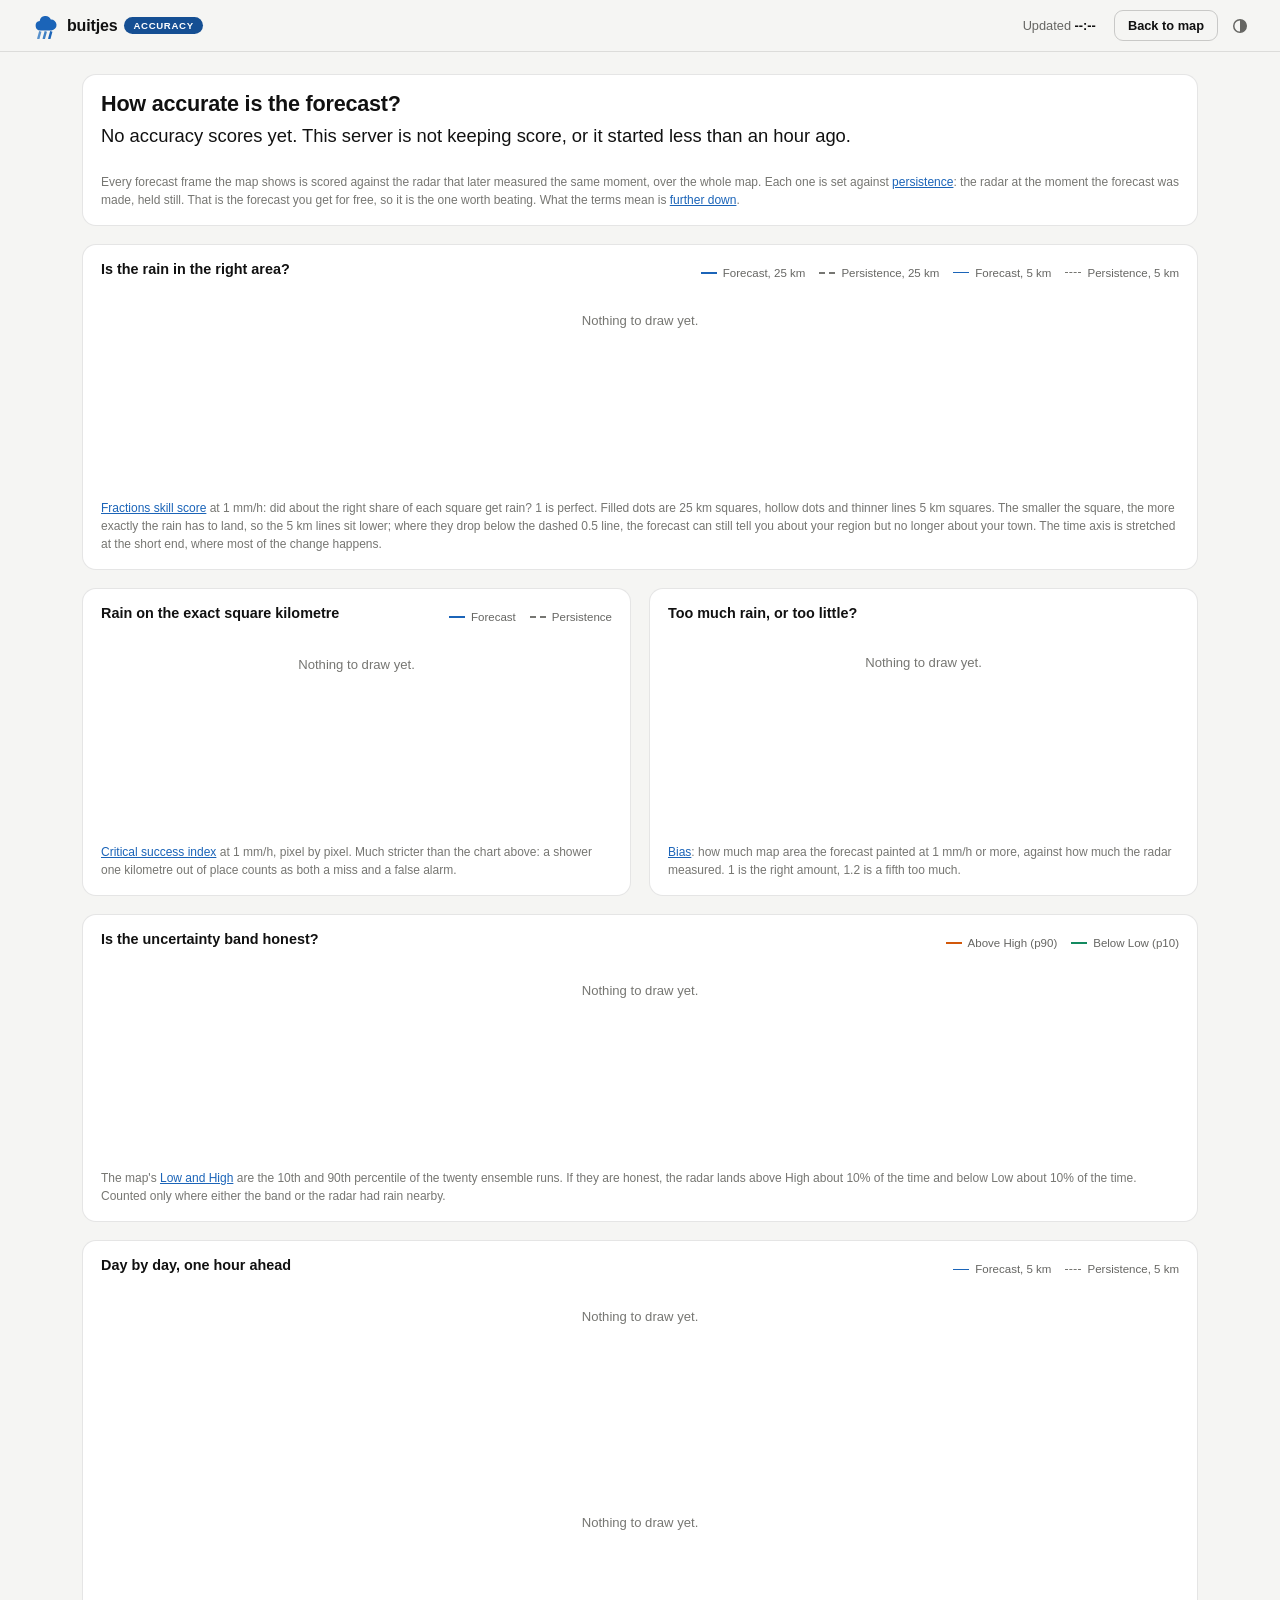
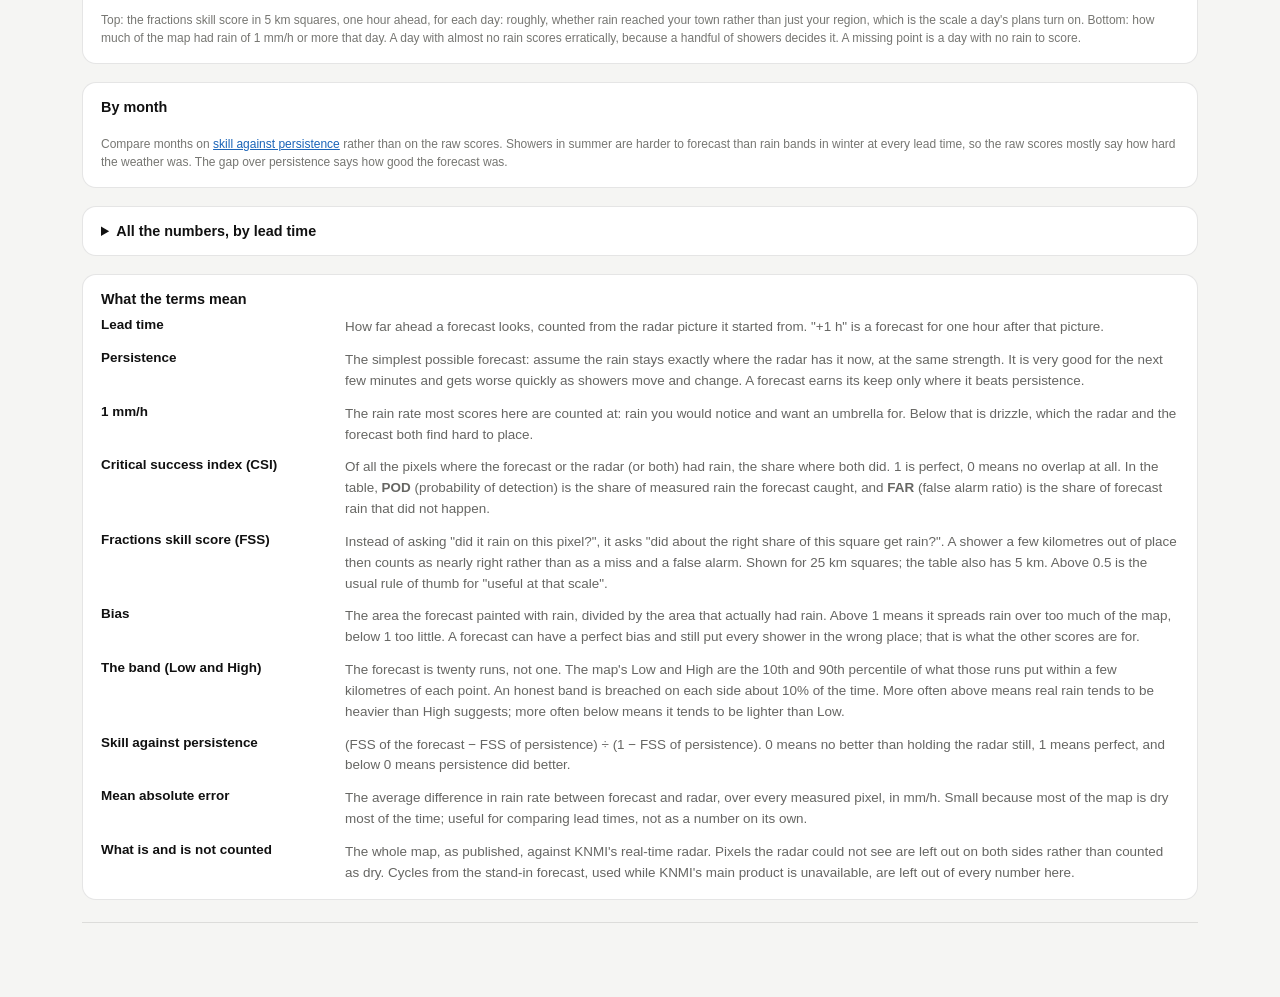
==== commit 8f3b1f18: "Accuracy page: FSS at 5 and 25 km in one chart, daily at 5 km, aligned axes The first chart now draw" ====
--- a/frontend/accuracy.html
+++ b/frontend/accuracy.html
@@ -58,14 +58,17 @@
         <section class="chart-card acc-wide">
             <div class="chart-head">
                 <h2>Is the rain in the right area?</h2>
-                <span class="acc-legend" data-legend="forecast persistence"></span>
+                <span class="acc-legend" data-legend="forecast25 persistence25 forecast5 persistence5"></span>
             </div>
             <div class="chart acc-chart" id="chart-fss" role="img"
-                 aria-label="Fractions skill score at 25 km by lead time, forecast against persistence"></div>
-            <p class="chart-note"><a href="#term-fss">Fractions skill score</a> at 1 mm/h, in
-               25 km squares: did about the right share of each square get rain? 1 is perfect.
-               Above the dashed 0.5 line the forecast is usually called useful at that scale.
-               The time axis is stretched at the short end, where most of the change happens.</p>
+                 aria-label="Fractions skill score at 25 km and 5 km by lead time, forecast against persistence"></div>
+            <p class="chart-note"><a href="#term-fss">Fractions skill score</a> at 1 mm/h: did
+               about the right share of each square get rain? 1 is perfect. Filled dots are
+               25 km squares, hollow dots and thinner lines 5 km squares. The smaller the
+               square, the more exactly the rain has to land, so the 5 km lines sit lower;
+               where they drop below the dashed 0.5 line, the forecast can still tell you
+               about your region but no longer about your town. The time axis is stretched at
+               the short end, where most of the change happens.</p>
         </section>
 
         <section class="chart-card">
@@ -107,14 +110,15 @@
         <section class="chart-card acc-wide">
             <div class="chart-head">
                 <h2>Day by day, one hour ahead</h2>
-                <span class="acc-legend" data-legend="forecast persistence"></span>
+                <span class="acc-legend" data-legend="forecast5 persistence5"></span>
             </div>
             <div class="chart acc-chart" id="chart-daily" role="img"
-                 aria-label="Fractions skill score at 25 km one hour ahead, per day, forecast against persistence"></div>
+                 aria-label="Fractions skill score at 5 km one hour ahead, per day, forecast against persistence"></div>
             <div class="chart acc-chart acc-chart--short" id="chart-rain" role="img"
                  aria-label="Share of the map with rain of 1 mm/h or more, per day"></div>
-            <p class="chart-note">Top: the same score as the first chart, one hour ahead, for each
-               day. Bottom: how much of the map had rain of 1 mm/h or more that day. A day with
+            <p class="chart-note">Top: the fractions skill score in 5 km squares, one hour ahead,
+               for each day: roughly, whether rain reached your town rather than just your
+               region, which is the scale a day's plans turn on. Bottom: how much of the map had rain of 1 mm/h or more that day. A day with
                almost no rain scores erratically, because a handful of showers decides it. A
                missing point is a day with no rain to score.</p>
         </section>
--- a/frontend/style.css
+++ b/frontend/style.css
@@ -1844,3 +1844,11 @@
 @media (max-width: 760px) {
     .page-accuracy .forecast-main { grid-template-columns: minmax(0, 1fr); }
 }
+/* The 5 km lines in the FSS chart: thinner, with hollow dots, so square size
+   is told apart by shape and by name while colour keeps meaning "forecast"
+   or "persistence". */
+.acc-line--fine { stroke-width: 1.25; }
+.acc-dot.acc-dot--hollow { fill: var(--panel-solid); stroke-width: 1.5; }
+.acc-dot--hollow.acc-s-forecast { stroke: var(--acc-forecast); }
+.acc-dot--hollow.acc-s-baseline { stroke: var(--acc-baseline); }
+.acc-swatch--fine { border-top-width: 1px; }
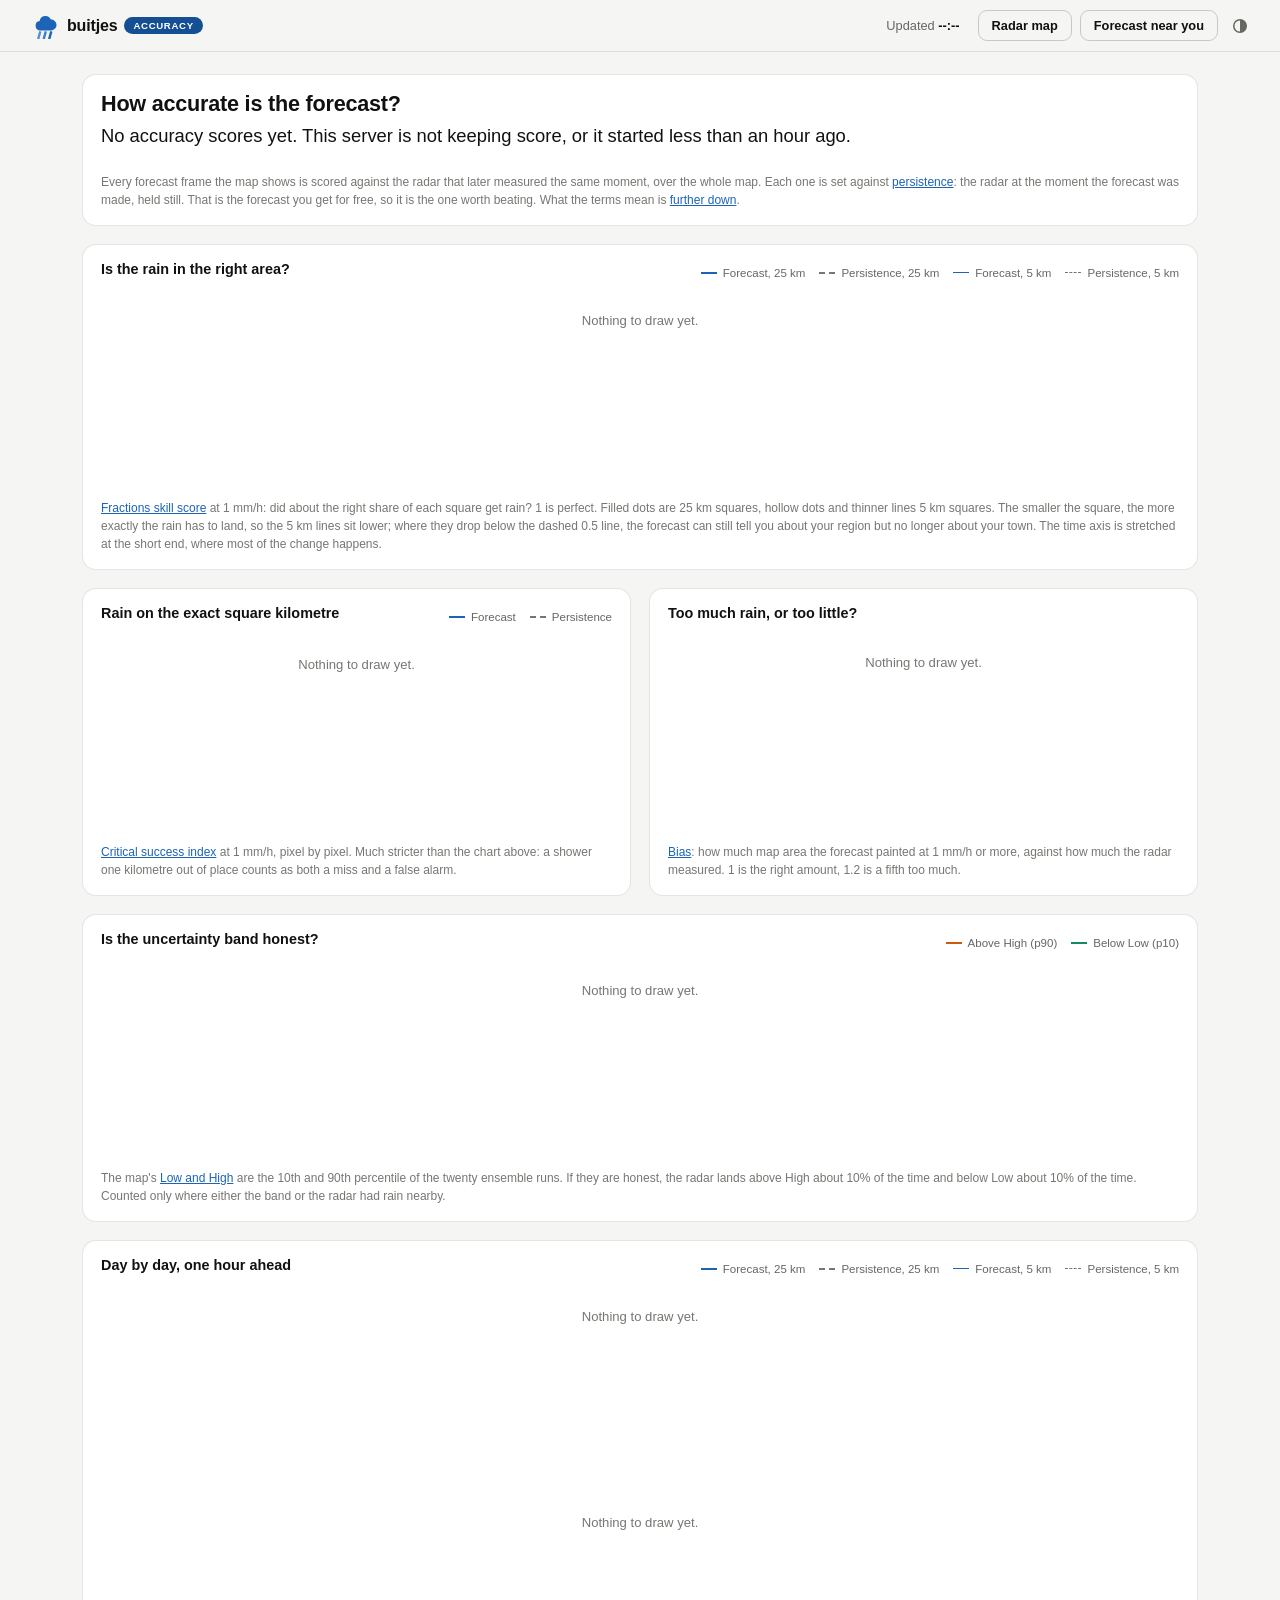
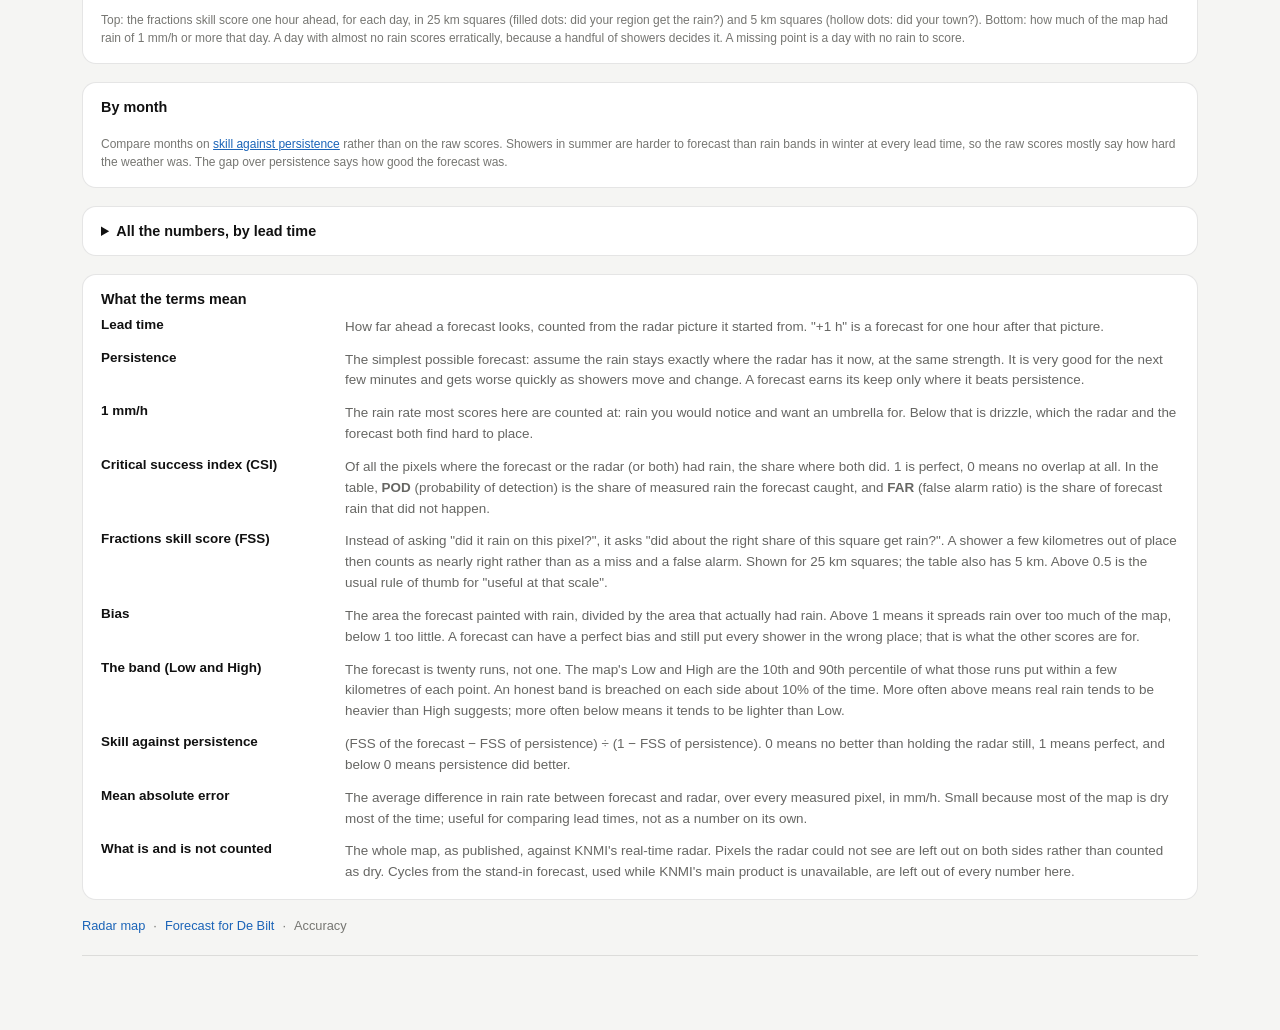
==== commit 73965db8: "Link the three pages to each other, and tidy the page header on phones The map's top bar gets a char" ====
--- a/frontend/accuracy.html
+++ b/frontend/accuracy.html
@@ -37,8 +37,14 @@
             <span class="brand-tag">Accuracy</span>
         </div>
         <div class="forecast-head-actions">
-            <p class="ref-time"><span class="ref-time-label">Updated</span> <time id="acc-updated">--:--</time></p>
-            <a class="link-button" href="index.html">Back to map</a>
+            <div class="forecast-head-meta">
+                <p class="ref-time"><span class="ref-time-label">Updated</span> <time id="acc-updated">--:--</time></p>
+            </div>
+            <nav class="page-nav" aria-label="Buitjes pages">
+                <a class="link-button" href="index.html">Radar map</a>
+                <a class="link-button" id="acc-forecast-link" href="forecast.html?lat=52.1015&amp;lon=5.1779"
+                   title="Asks your browser where you are; De Bilt if it may not say">Forecast near you</a>
+            </nav>
             <button class="theme-toggle" hidden></button>
         </div>
     </header>
@@ -110,15 +116,15 @@
         <section class="chart-card acc-wide">
             <div class="chart-head">
                 <h2>Day by day, one hour ahead</h2>
-                <span class="acc-legend" data-legend="forecast5 persistence5"></span>
+                <span class="acc-legend" data-legend="forecast25 persistence25 forecast5 persistence5"></span>
             </div>
             <div class="chart acc-chart" id="chart-daily" role="img"
-                 aria-label="Fractions skill score at 5 km one hour ahead, per day, forecast against persistence"></div>
+                 aria-label="Fractions skill score at 25 km and 5 km one hour ahead, per day, forecast against persistence"></div>
             <div class="chart acc-chart acc-chart--short" id="chart-rain" role="img"
                  aria-label="Share of the map with rain of 1 mm/h or more, per day"></div>
-            <p class="chart-note">Top: the fractions skill score in 5 km squares, one hour ahead,
-               for each day: roughly, whether rain reached your town rather than just your
-               region, which is the scale a day's plans turn on. Bottom: how much of the map had rain of 1 mm/h or more that day. A day with
+            <p class="chart-note">Top: the fractions skill score one hour ahead, for each day, in
+               25 km squares (filled dots: did your region get the rain?) and 5 km squares
+               (hollow dots: did your town?). Bottom: how much of the map had rain of 1 mm/h or more that day. A day with
                almost no rain scores erratically, because a handful of showers decides it. A
                missing point is a day with no rain to score.</p>
         </section>
@@ -206,6 +212,13 @@
             </dl>
         </section>
 
+        <nav class="acc-foot-nav" aria-label="Buitjes pages">
+            <a href="index.html">Radar map</a>
+            <span aria-hidden="true">·</span>
+            <a href="forecast.html?lat=52.1015&amp;lon=5.1779">Forecast for De Bilt</a>
+            <span aria-hidden="true">·</span>
+            <span>Accuracy</span>
+        </nav>
         <p class="forecast-foot" id="acc-foot"></p>
     </main>
 
--- a/frontend/style.css
+++ b/frontend/style.css
@@ -1321,6 +1321,35 @@
     text-transform: uppercase;
 }
 .forecast-head-actions { display: flex; align-items: center; gap: 14px; flex-wrap: wrap; }
+.forecast-head-meta { display: flex; align-items: center; gap: 14px; flex-wrap: wrap; }
+.page-nav { display: flex; gap: 8px; }
+
+/* Page header on phones. Left to wrap, the line broke wherever the next item
+   happened not to fit, which stranded a lone button and the theme switch on a
+   row of their own. Instead the groups become rows: the brand with the theme
+   switch beside it, then what the page shows, then the links as an even pair. */
+@media (max-width: 560px) {
+    .forecast-head {
+        display: grid;
+        grid-template-columns: 1fr auto;
+        align-items: center;
+        gap: 10px 12px;
+    }
+    .forecast-head-actions { display: contents; }
+    .forecast-head .brand { grid-column: 1; grid-row: 1; }
+    .forecast-head .theme-toggle { grid-column: 2; grid-row: 1; justify-self: end; margin: 0; }
+    .forecast-head-meta {
+        grid-column: 1 / -1;
+        grid-row: 2;
+        gap: 6px 10px;
+    }
+    /* The location and its coordinates read as one item on the left, and
+       the update time takes the right edge. */
+    .forecast-head-meta .ref-time { margin: 0 0 0 auto; }
+    .forecast-head .ref-time-label { display: inline; }
+    .page-nav { grid-column: 1 / -1; grid-row: 3; display: grid; grid-template-columns: 1fr 1fr; }
+    .page-nav .link-button { text-align: center; }
+}
 
 /* The light/dark switch every mhjansen.nl site has, last in the bar. Here
    the family's bare icon (https://mhjansen.nl/family.css, copied rather than
@@ -1852,3 +1881,14 @@
 .acc-dot--hollow.acc-s-forecast { stroke: var(--acc-forecast); }
 .acc-dot--hollow.acc-s-baseline { stroke: var(--acc-baseline); }
 .acc-swatch--fine { border-top-width: 1px; }
+.page-nav .link-button.is-busy { opacity: 0.6; cursor: progress; }
+.acc-foot-nav {
+    grid-column: 1 / -1;
+    display: flex;
+    flex-wrap: wrap;
+    gap: 8px;
+    font-size: 0.8rem;
+    color: var(--muted-dim);
+}
+.acc-foot-nav a { color: var(--link); text-decoration: none; }
+.acc-foot-nav a:hover { text-decoration: underline; }
